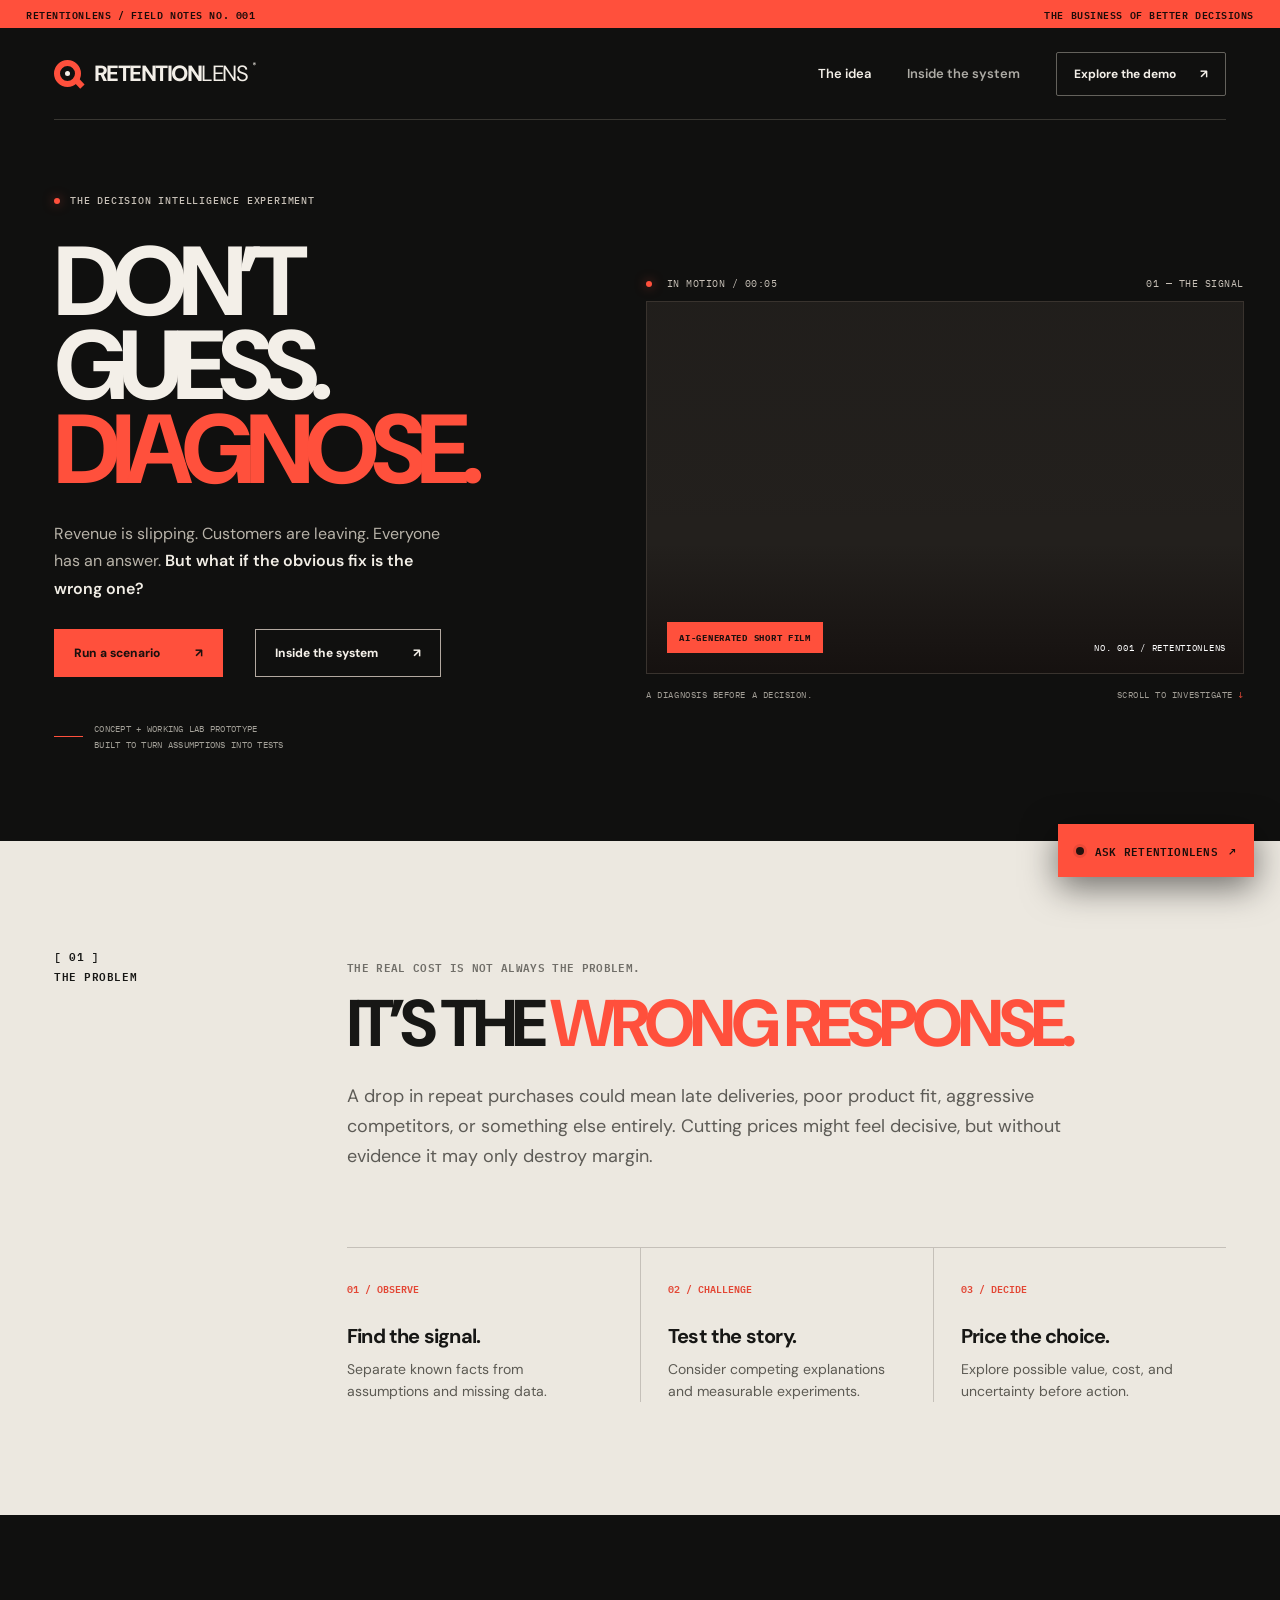
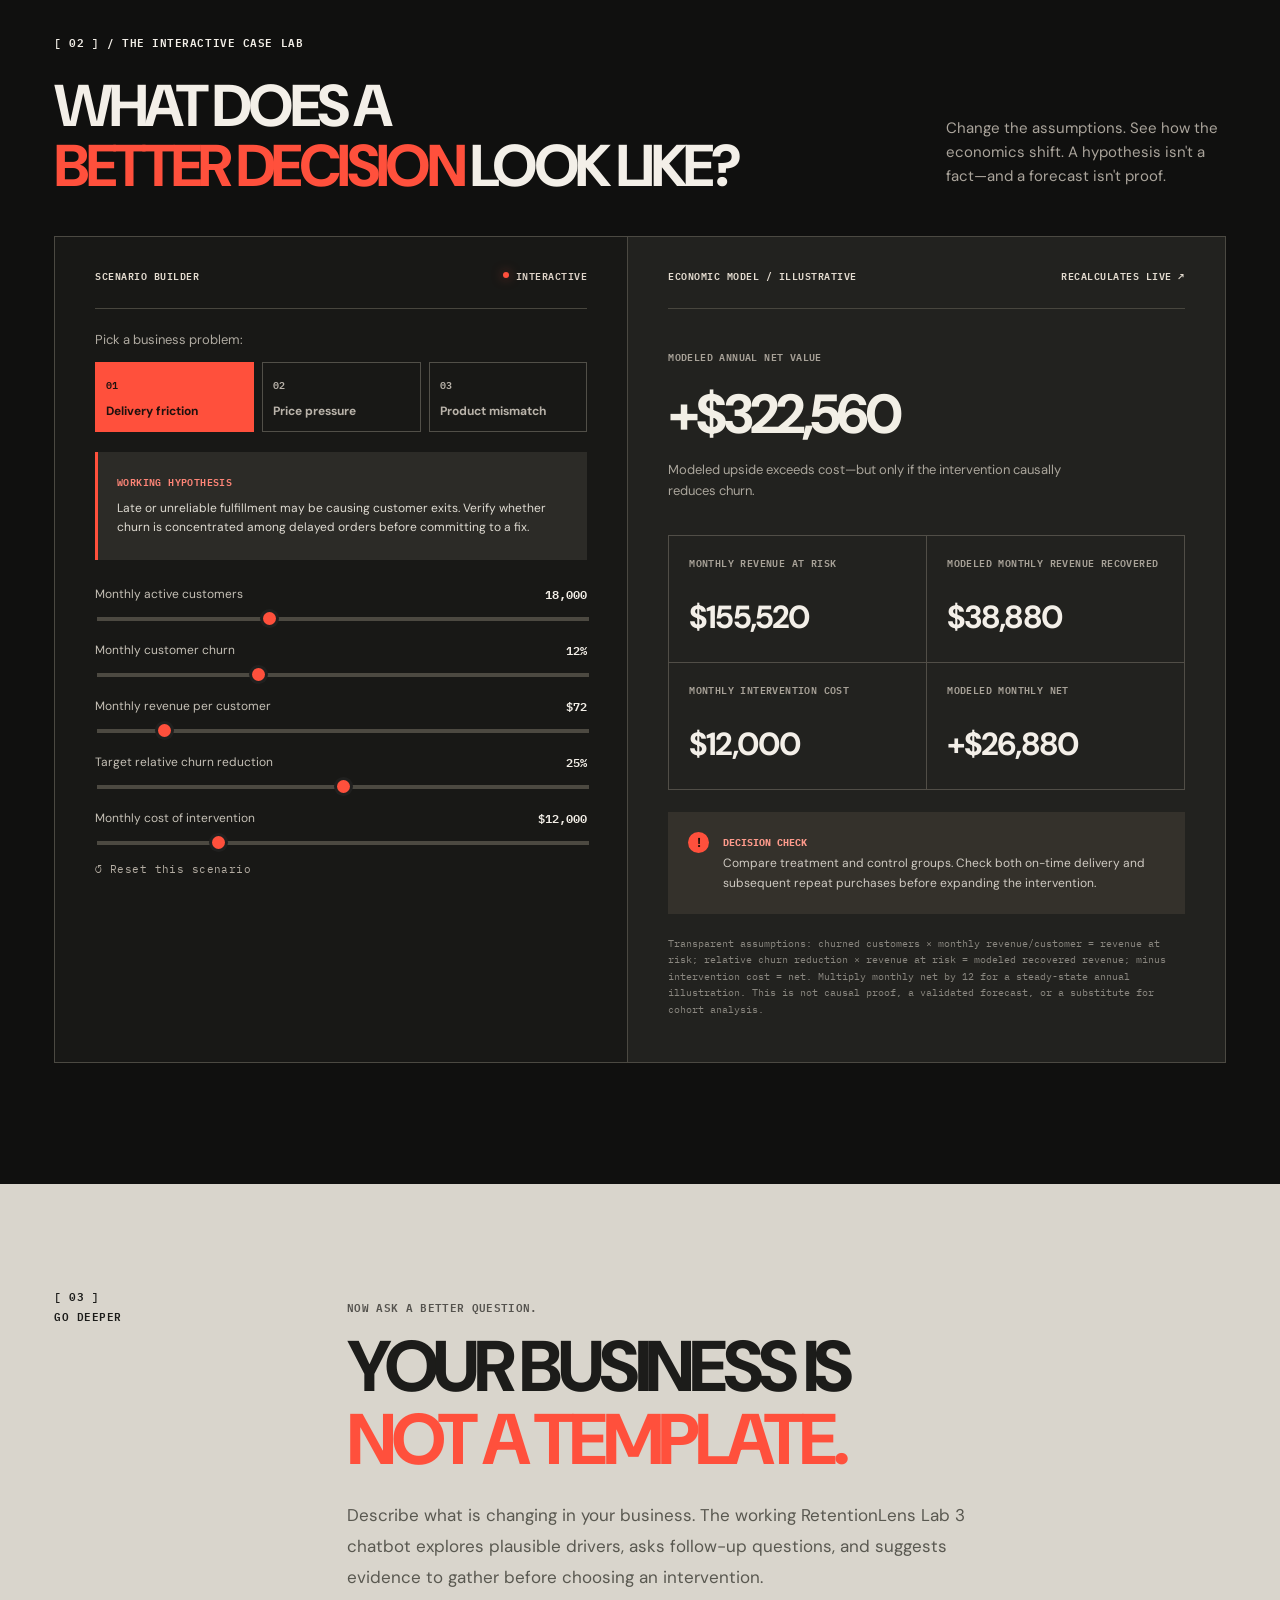
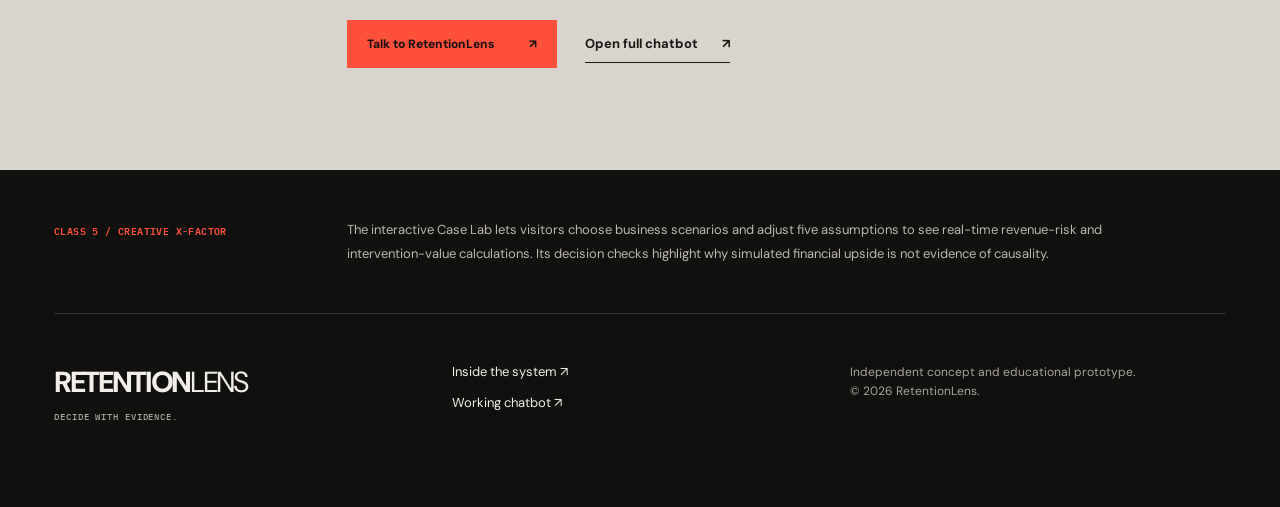
==== index.html @ 111342f2 "Add files via upload" ====
<!doctype html>
<html lang="en">
<head>
  <meta charset="utf-8">
  <meta name="viewport" content="width=device-width, initial-scale=1">
  <meta name="theme-color" content="#10100f">
  <meta name="description" content="RetentionLens is a business decision intelligence prototype that turns customer retention symptoms into testable hypotheses, economic trade-offs, and better decisions.">
  <meta property="og:title" content="RetentionLens — Stop guessing. Start diagnosing.">
  <meta property="og:description" content="A more disciplined way to understand business problems and test decisions before spending.">
  <meta property="og:image" content="assets/retentionlens-poster.jpg">
  <title>RetentionLens — Stop guessing. Start diagnosing.</title>
  <link rel="icon" href="assets/favicon.svg" type="image/svg+xml">
  <link rel="preconnect" href="https://fonts.googleapis.com">
  <link rel="preconnect" href="https://fonts.gstatic.com" crossorigin>
  <link href="https://fonts.googleapis.com/css2?family=DM+Sans:wght@400;500;600;700;800&family=IBM+Plex+Mono:wght@400;500;600&display=swap" rel="stylesheet">
  <link rel="stylesheet" href="style.css">
  <script defer src="app.js"></script>
</head>
<body class="page-home">
  <div class="top-strip"><span>RETENTIONLENS / FIELD NOTES NO. 001</span><span>THE BUSINESS OF BETTER DECISIONS</span></div>
  <header class="site-header wrap">
    <a class="brand" href="index.html" aria-label="RetentionLens home"><span class="brand-mark" aria-hidden="true"><span></span></span><span>RETENTION<span class="brand-light">LENS</span><sup>®</sup></span></a>
    <nav class="main-nav" aria-label="Main navigation">
      <a class="nav-link active" href="index.html">The idea</a>
      <a class="nav-link" href="about.html">Inside the system</a>
      <a class="nav-action" href="#case-lab">Explore the demo <span aria-hidden="true">↗</span></a>
    </nav>
  </header>
  <main>
    <section class="hero wrap" aria-labelledby="hero-heading">
      <div class="hero-copy">
        <div class="eyebrow"><span class="signal-dot"></span> THE DECISION INTELLIGENCE EXPERIMENT</div>
        <h1 id="hero-heading">DON’T<br>GUESS.<br><span>DIAGNOSE.</span></h1>
        <p class="hero-sub">Revenue is slipping. Customers are leaving. Everyone has an answer. <strong>But what if the obvious fix is the wrong one?</strong></p>
        <div class="hero-actions">
          <a class="btn btn-accent" href="#case-lab">Run a scenario <span>↗</span></a>
          <a class="btn btn-outline" href="about.html">Inside the system <span>↗</span></a>
        </div>
        <div class="hero-foot"><span class="tiny-rule"></span><span>CONCEPT + WORKING LAB PROTOTYPE<br>BUILT TO TURN ASSUMPTIONS INTO TESTS</span></div>
      </div>
      <div class="hero-visual">
        <div class="video-header"><span><i class="live-indicator"></i> IN MOTION / 00:05</span><span>01 — THE SIGNAL</span></div>
        <div class="video-frame">
          <video class="hero-video" autoplay muted loop playsinline webkit-playsinline preload="auto" poster="assets/retentionlens-poster.jpg" aria-label="AI-generated animation of warehouse operations and a diagnostic scan">
            <source src="assets/retentionlens-film.mp4" type="video/mp4">
            <source src="assets/retentionlens-animation.gif" type="image/gif">
            Your browser does not support HTML5 video.
          </video>
          <div class="video-gradient" aria-hidden="true"></div>
          <span class="film-tag">AI-GENERATED SHORT FILM</span>
          <span class="film-counter">NO. 001 / RETENTIONLENS</span>
        </div>
        <div class="video-caption"><span>A DIAGNOSIS BEFORE A DECISION.</span><span>SCROLL TO INVESTIGATE <span aria-hidden="true">↓</span></span></div>
      </div>
    </section>

    <section class="thesis-section" aria-labelledby="thesis-title">
      <div class="wrap thesis-layout">
        <div class="section-id">[ 01 ]<br>THE PROBLEM</div>
        <div class="thesis-content">
          <p class="kicker">THE REAL COST IS NOT ALWAYS THE PROBLEM.</p>
          <h2 id="thesis-title">IT’S THE <em>WRONG RESPONSE.</em></h2>
          <p class="thesis-description">A drop in repeat purchases could mean late deliveries, poor product fit, aggressive competitors, or something else entirely. Cutting prices might feel decisive, but without evidence it may only destroy margin.</p>
          <div class="three-steps">
            <article><span class="step-num">01 / OBSERVE</span><h3>Find the signal.</h3><p>Separate known facts from assumptions and missing data.</p></article>
            <article><span class="step-num">02 / CHALLENGE</span><h3>Test the story.</h3><p>Consider competing explanations and measurable experiments.</p></article>
            <article><span class="step-num">03 / DECIDE</span><h3>Price the choice.</h3><p>Explore possible value, cost, and uncertainty before action.</p></article>
          </div>
        </div>
      </div>
    </section>

    <section class="case-section wrap" id="case-lab" aria-labelledby="case-title">
      <div class="case-heading">
        <div><div class="section-id in-flow">[ 02 ] / THE INTERACTIVE CASE LAB</div><h2 id="case-title">WHAT DOES A<br><em>BETTER DECISION</em> LOOK LIKE?</h2></div>
        <p>Change the assumptions. See how the economics shift. A hypothesis isn't a fact—and a forecast isn't proof.</p>
      </div>
      <div class="case-lab">
        <div class="lab-controls">
          <div class="lab-bar"><span>SCENARIO BUILDER</span><span class="lab-live"><span class="live-indicator"></span> INTERACTIVE</span></div>
          <p class="lab-instruction">Pick a business problem:</p>
          <div class="scenario-tabs" role="group" aria-label="Choose business scenario">
            <button type="button" class="scenario-tab selected" data-scenario="delivery" aria-pressed="true">01 <span>Delivery friction</span></button>
            <button type="button" class="scenario-tab" data-scenario="price" aria-pressed="false">02 <span>Price pressure</span></button>
            <button type="button" class="scenario-tab" data-scenario="product" aria-pressed="false">03 <span>Product mismatch</span></button>
          </div>
          <div class="diagnosis" aria-live="polite"><span class="micro-label">WORKING HYPOTHESIS</span><p id="hypothesis-text">Late or unreliable fulfillment may be causing customer exits. Verify whether churn is concentrated among delayed orders before committing to a fix.</p></div>
          <div class="control-stack">
            <label class="range-control" for="customers"><span>Monthly active customers</span><output id="customers-value" for="customers">18,000</output><input id="customers" type="range" min="1000" max="50000" step="1000" value="18000"></label>
            <label class="range-control" for="churn"><span>Monthly customer churn</span><output id="churn-value" for="churn">12%</output><input id="churn" type="range" min="1" max="35" step="1" value="12"></label>
            <label class="range-control" for="revenue"><span>Monthly revenue per customer</span><output id="revenue-value" for="revenue">$72</output><input id="revenue" type="range" min="10" max="500" step="2" value="72"></label>
            <label class="range-control" for="improvement"><span>Target relative churn reduction</span><output id="improvement-value" for="improvement">25%</output><input id="improvement" type="range" min="0" max="50" step="1" value="25"></label>
            <label class="range-control" for="cost"><span>Monthly cost of intervention</span><output id="cost-value" for="cost">$12,000</output><input id="cost" type="range" min="0" max="50000" step="500" value="12000"></label>
          </div>
          <button class="reset-button" type="button" id="reset-scenario">↺ Reset this scenario</button>
        </div>
        <div class="lab-results">
          <div class="lab-bar invert"><span>ECONOMIC MODEL / ILLUSTRATIVE</span><span>RECALCULATES LIVE <span aria-hidden="true">↗</span></span></div>
          <div class="result-primary"><span class="micro-label">MODELED ANNUAL NET VALUE</span><strong id="net-value" aria-live="polite">+$322,560</strong><p id="verdict">Potentially attractive economics—but only if the intervention causally reduces churn.</p></div>
          <div class="result-grid"><div><span class="micro-label">MONTHLY REVENUE AT RISK</span><strong id="at-risk">$155,520</strong></div><div><span class="micro-label">MODELED MONTHLY REVENUE RECOVERED</span><strong id="recovered">$38,880</strong></div><div><span class="micro-label">MONTHLY INTERVENTION COST</span><strong id="cost-result">$12,000</strong></div><div><span class="micro-label">MODELED MONTHLY NET</span><strong id="net-monthly">+$26,880</strong></div></div>
          <div class="decision-note"><span class="decision-icon">!</span><p><b>DECISION CHECK</b><br><span id="decision-check">Do not roll out based on this calculator. First compare treatment and control groups, then measure repeat purchase and delivery performance.</span></p></div>
          <p class="model-note">Transparent assumptions: churned customers × monthly revenue/customer = revenue at risk; relative churn reduction × revenue at risk = modeled recovered revenue; minus intervention cost = net. Multiply monthly net by 12 for a steady-state annual illustration. This is not causal proof, a validated forecast, or a substitute for cohort analysis.</p>
        </div>
      </div>
    </section>

    <section class="conversation-section">
      <div class="wrap conversation-grid"><div class="section-id">[ 03 ]<br>GO DEEPER</div><div><p class="kicker">NOW ASK A BETTER QUESTION.</p><h2>YOUR BUSINESS IS<br><em>NOT A TEMPLATE.</em></h2><p>Describe what is changing in your business. The working RetentionLens Lab 3 chatbot explores plausible drivers, asks follow-up questions, and suggests evidence to gather before choosing an intervention.</p><div class="conversation-actions"><button class="btn btn-accent" type="button" data-open-chat>Talk to RetentionLens <span>↗</span></button><a class="text-button" target="_blank" rel="noopener noreferrer" href="https://share.chatling.ai/s/cf9R9Zi2D7esy25">Open full chatbot <span>↗</span></a></div></div></div>
    </section>

    <section class="x-factor-footer wrap" aria-labelledby="xfactor-title"><span class="micro-label" id="xfactor-title">CLASS 5 / CREATIVE X-FACTOR</span><p>The interactive Case Lab lets visitors choose business scenarios and adjust five assumptions to see real-time revenue-risk and intervention-value calculations. Its decision checks highlight why simulated financial upside is not evidence of causality.</p></section>
  </main>
  <footer class="site-footer"><div class="wrap footer-row"><div class="footer-brand">RETENTION<span>LENS</span><small>DECIDE WITH EVIDENCE.</small></div><div><a href="about.html">Inside the system ↗</a><a href="https://share.chatling.ai/s/cf9R9Zi2D7esy25" target="_blank" rel="noopener noreferrer">Working chatbot ↗</a></div><p>Independent concept and educational prototype.<br>© 2026 RetentionLens.</p></div></footer>
  <button class="chat-fab" type="button" data-open-chat aria-label="Open RetentionLens chatbot"><span class="chat-fab-dot"></span> ASK RETENTIONLENS <span aria-hidden="true">↗</span></button>
  <dialog class="chat-dialog" id="chat-dialog" aria-label="RetentionLens chatbot"><div class="chat-dialog-bar"><div><span class="chat-fab-dot"></span><strong>RETENTIONLENS / LIVE CHATBOT</strong></div><button type="button" class="chat-close" data-close-chat aria-label="Close chatbot">×</button></div><div class="chat-dialog-body"><iframe title="RetentionLens Chatling chatbot" loading="lazy" src="https://share.chatling.ai/s/cf9R9Zi2D7esy25" referrerpolicy="strict-origin-when-cross-origin"></iframe></div><div class="chat-dialog-footer"><span>Having trouble loading the embedded chat?</span><a href="https://share.chatling.ai/s/cf9R9Zi2D7esy25" target="_blank" rel="noopener noreferrer">Open live chat ↗</a></div></dialog>
  <!-- For guaranteed in-page Chatling widget integration, paste YOUR Chatling → Deploy → Website Widget script here and in about.html. See README.md. -->
</body>
</html>
---- style.css ----
:root{--bg:#10100f;--fg:#f3efe8;--muted:#a9a59e;--accent:#ff503c;--paper:#ece8e0;--ink:#171715;--rule:#383834;--mono:'IBM Plex Mono',Consolas,monospace;--sans:'DM Sans',Arial,Helvetica,sans-serif;scroll-behavior:smooth}
*{box-sizing:border-box}html{scroll-padding-top:80px}body{margin:0;background:var(--bg);color:var(--fg);font-family:var(--sans);-webkit-font-smoothing:antialiased}a{color:inherit;text-decoration:none}button,input{font:inherit}button{cursor:pointer}button:focus-visible,a:focus-visible,input:focus-visible{outline:3px solid #ff9c8d;outline-offset:3px}::selection{background:var(--accent);color:#000}.wrap{max-width:1472px;width:calc(100% - 108px);margin-inline:auto}.top-strip{height:28px;display:flex;align-items:center;justify-content:space-between;background:var(--accent);color:#1c0b09;padding:0 26px;font:600 10px var(--mono);letter-spacing:.055em}.site-header{height:92px;display:flex;align-items:center;justify-content:space-between;border-bottom:1px solid #393732}.brand{display:flex;align-items:center;gap:13px;font-size:22px;font-weight:800;letter-spacing:-.07em}.brand-light{font-weight:400}.brand sup{font:600 8px var(--mono);vertical-align:top;letter-spacing:0;margin-left:5px}.brand-mark{height:27px;width:27px;border:6px solid var(--accent);border-radius:50%;position:relative;display:inline-block}.brand-mark::after{content:'';position:absolute;height:10px;width:6px;background:var(--accent);transform:rotate(-43deg);right:-7px;bottom:-7px}.brand-mark span{height:5px;width:5px;background:var(--fg);border-radius:50%;position:absolute;left:5px;top:5px}.main-nav{display:flex;gap:36px;align-items:center}.nav-link{font-size:13px;color:#adaba5;font-weight:600;transition:color .2s}.nav-link.active,.nav-link:hover{color:var(--fg)}.nav-action{padding:13px 17px;border:1px solid #64625c;color:var(--fg);font-size:12px;font-weight:700;border-radius:2px;transition:background .2s}.nav-action:hover{background:#292722}.nav-action span{margin-left:21px}.link-button{background:transparent;text-align:left}.eyebrow,.kicker,.section-id,.micro-label,.film-tag,.film-counter,.hero-foot,.video-header,.video-caption,.step-num,.lab-bar,.lab-live,.footer-brand small,.model-note,.reset-button,.scenario-tab,.chat-fab,.chat-dialog-bar,.chat-dialog-footer,.arch-label{font-family:var(--mono)}
.hero{display:grid;grid-template-columns:49% 51%;min-height:610px;padding-top:74px;padding-bottom:88px;gap:18px}.hero-copy{position:relative;min-width:0}.eyebrow{display:flex;align-items:center;gap:10px;font-size:10px;letter-spacing:.08em;color:#c7c0b7;font-weight:500}.signal-dot,.live-indicator{height:6px;width:6px;display:inline-block;border-radius:50%;background:var(--accent);box-shadow:0 0 11px #ff503c88}.hero h1{font-size:clamp(70px,7.65vw,137px);line-height:.86;letter-spacing:-.09em;margin:33px 0 27px;font-weight:800;max-width:765px}.hero h1 span{color:var(--accent)}.hero-sub{max-width:400px;color:#b8b3a9;font-size:16px;line-height:1.72;margin-bottom:27px}.hero-sub strong{color:#f2eee6;font-weight:600}.hero-actions{display:flex;align-items:center;gap:32px}.btn{font-size:12px;font-weight:800;display:inline-flex;align-items:center;justify-content:space-between;gap:35px;min-height:48px;padding:14px 19px;border-radius:0;border:1px solid transparent;transition:transform .2s,background .2s}.btn:hover{transform:translateY(-2px)}.btn-accent{background:var(--accent);color:#1b100e}.btn-accent:hover{background:#ff7665}.text-button{font-size:13px;font-weight:700;border:0;background:none;color:var(--fg);padding:10px 0;border-bottom:1px solid #a9a39c;display:inline-flex;align-items:center;gap:24px}.text-button:hover{color:var(--accent)}.hero-foot{display:flex;align-items:center;gap:11px;line-height:1.75;letter-spacing:.03em;font-size:9px;color:#a3a098;position:static;margin-top:44px}.tiny-rule{width:29px;height:1px;background:var(--accent)}.hero-visual{align-self:center;padding-top:30px;min-width:0}.video-header{display:flex;justify-content:space-between;align-items:center;letter-spacing:.05em;font-size:10px;color:#c7c0b7;margin-bottom:11px}.video-header .live-indicator{margin-right:8px}.video-frame{position:relative;aspect-ratio:16/10;overflow:hidden;background:#23201d;border:1px solid #39332e}.hero-video{width:100%;height:100%;display:block;object-fit:cover;filter:contrast(1.07) saturate(.9)}.video-gradient{position:absolute;inset:0;pointer-events:none;background:linear-gradient(0deg,#0f0a09aa,transparent 35%,#11111122)}.film-tag,.film-counter{position:absolute;bottom:20px;font-size:9px;letter-spacing:.08em;z-index:1}.film-tag{left:20px;background:var(--accent);padding:10px 12px;color:#1f100e;font-weight:700}.film-counter{right:17px;color:#fff}.video-caption{display:flex;align-items:center;justify-content:space-between;font-size:9px;letter-spacing:.06em;color:#a19d95;margin-top:15px}.video-caption span span{color:var(--accent)}
.thesis-section{background:var(--paper);color:var(--ink);padding:105px 0 113px}.thesis-layout{display:grid;grid-template-columns:25% 75%}.section-id{font-size:11px;letter-spacing:.05em;line-height:1.85;font-weight:600}.section-id.in-flow{margin-bottom:23px}.kicker{font-size:11px;font-weight:600;letter-spacing:.03em;color:#706e68}.thesis-content h2,.conversation-grid h2,.about-hero h1,.inside h2,.prototype-section h2,.case-heading h2{font-weight:800;letter-spacing:-.074em;line-height:1.02;margin:14px 0 24px}.thesis-content h2{font-size:clamp(45px,5.15vw,84px)}.thesis-content h2 em,.case-heading h2 em,.conversation-grid h2 em,.inside h2 em,.prototype-section h2 em{font-style:normal;color:var(--accent)}.thesis-description{font-size:18px;line-height:1.68;max-width:750px;color:#5d5b56}.three-steps{display:grid;grid-template-columns:repeat(3,1fr);margin-top:75px;border-top:1px solid #c5c0b9}.three-steps article{padding:29px 36px 0 0}.three-steps article+article{padding-left:27px;border-left:1px solid #c5c0b9}.step-num{font-size:10px;font-weight:600;color:#e34634}.three-steps h3{font-size:20px;letter-spacing:-.04em;margin:25px 0 9px}.three-steps p{color:#5c5a53;line-height:1.6;font-size:14px;margin:0;max-width:280px}
.case-section{padding-top:117px;padding-bottom:121px}.case-heading{display:flex;justify-content:space-between;gap:42px;align-items:flex-end;margin-bottom:40px}.case-heading h2{font-size:clamp(43px,4.6vw,74px);margin:0}.case-heading p{font-size:15px;line-height:1.6;color:#aaa49b;max-width:280px;margin-bottom:8px}.case-lab{display:grid;grid-template-columns:49% 51%;border:1px solid #4b4942;background:#181816}.lab-controls{padding:29px 40px 34px;border-right:1px solid #4b4942}.lab-results{padding:29px 40px 34px;background:#22221f}.lab-bar{display:flex;justify-content:space-between;align-items:center;gap:10px;font-size:10px;font-weight:600;letter-spacing:.05em;color:#e4dcd0;padding-bottom:24px;border-bottom:1px solid #48463e}.lab-live{font-size:10px;display:flex;gap:7px;align-items:center;color:#dfd4c9}.lab-instruction{color:#afaaa1;font-size:13px;margin:22px 0 14px}.scenario-tabs{display:grid;grid-template-columns:repeat(3,1fr);gap:8px}.scenario-tab{color:#b9b3aa;border:1px solid #514f48;background:transparent;text-align:left;padding:12px 10px;font-size:10px;transition:.15s;font-weight:600}.scenario-tab span{display:block;margin-top:10px;font-family:var(--sans);font-weight:700;font-size:12px}.scenario-tab.selected{background:var(--accent);border-color:var(--accent);color:#1f110e}.diagnosis{background:#2c2b27;padding:18px 19px;margin:20px 0 24px;border-left:3px solid var(--accent);min-height:108px}.micro-label{letter-spacing:.04em;font-size:10px;font-weight:600;color:#a8a298}.diagnosis .micro-label{color:#fe8577}.diagnosis p{color:#dfdbd2;font-size:12px;line-height:1.6;margin:8px 0 0}.control-stack{display:grid;gap:17px}.range-control{display:grid;grid-template-columns:1fr auto;gap:11px;align-items:center}.range-control>span{font-size:12px;color:#c5c0b6}.range-control output{font-family:var(--mono);font-size:12px;font-weight:600}.range-control input{grid-column:1/-1;width:100%;height:4px;appearance:none;background:#4c4941;accent-color:var(--accent);cursor:ew-resize}.range-control input::-webkit-slider-thumb{appearance:none;background:var(--accent);width:13px;height:13px;border-radius:50%;box-shadow:0 0 0 3px #20201f}.range-control input::-moz-range-thumb{background:var(--accent);width:13px;height:13px;border:0;border-radius:50%}.reset-button{color:#b3aca2;border:0;background:transparent;font-size:11px;letter-spacing:.04em;padding:15px 0 0}.reset-button:hover{color:var(--accent)}.result-primary{margin:36px 0 34px}.result-primary strong{display:block;font-size:clamp(42px,4.3vw,74px);letter-spacing:-.075em;font-weight:800;line-height:1.2;color:#fff;margin:15px 0 5px;font-variant-numeric:tabular-nums}.result-primary strong.negative{color:#ff7b69}.result-primary strong.positive{color:#f2efe6}.result-primary p{font-size:13px;color:#aba69c;line-height:1.6;max-width:410px}.result-grid{display:grid;grid-template-columns:1fr 1fr;border-top:1px solid #514e47;border-left:1px solid #514e47}.result-grid>div{min-height:127px;padding:19px 12px 18px 20px;border-right:1px solid #514e47;border-bottom:1px solid #514e47}.result-grid .micro-label{display:block;line-height:1.5;min-height:29px}.result-grid strong{font-size:clamp(22px,2.5vw,37px);letter-spacing:-.06em;font-weight:700;display:block;margin-top:12px;font-variant-numeric:tabular-nums}.decision-note{display:flex;gap:14px;align-items:flex-start;margin-top:22px;padding:20px;background:#34312b}.decision-icon{color:#211008;background:var(--accent);width:21px;min-width:21px;height:21px;border-radius:50%;display:grid;place-items:center;font-size:13px;font-weight:800}.decision-note p{margin:0;color:#cfcac2;font-size:12px;line-height:1.7}.decision-note b{font-family:var(--mono);font-size:10px;color:#ff9b8c}.model-note{font-size:10px;color:#89867f;line-height:1.65;margin-top:22px}
.conversation-section{background:#d9d5cc;color:#1c1c1a;padding:102px 0}.conversation-grid{display:grid;grid-template-columns:25% 75%}.conversation-grid h2{font-size:clamp(48px,5.6vw,93px)}.conversation-grid>div:last-child>p:not(.kicker){max-width:670px;color:#595850;font-size:17px;line-height:1.8}.conversation-grid .kicker{color:#55534e}.conversation-actions{display:flex;align-items:center;gap:28px;margin-top:28px}.conversation-grid .text-button{color:#171714;border-color:#171714}.x-factor-footer{display:grid;grid-template-columns:25% 75%;gap:0;padding-top:48px;padding-bottom:48px;border-bottom:1px solid var(--rule)}.x-factor-footer .micro-label{color:var(--accent);padding-top:3px}.x-factor-footer p{max-width:800px;font-size:13px;color:#bdb7ad;line-height:1.8;margin:0}.site-footer{padding:49px 0 85px}.footer-row{display:grid;grid-template-columns:1fr 1fr 1fr;gap:22px}.footer-brand{font-size:29px;letter-spacing:-.08em;font-weight:800}.footer-brand>span{font-weight:400}.footer-brand small{font-size:9px;display:block;font-weight:500;letter-spacing:.1em;color:#aaa49a;margin-top:10px}.footer-row>div:nth-child(2){display:flex;flex-direction:column;align-items:flex-start;gap:14px;font-size:13px}.footer-row a:hover{color:var(--accent)}.footer-row>p{color:#aaa49a;font-size:12px;line-height:1.6;margin:0}
.chat-fab{position:fixed;z-index:11;bottom:23px;right:26px;background:var(--accent);border:0;color:#190e0b;font-size:11px;font-weight:600;letter-spacing:.02em;display:flex;gap:11px;align-items:center;padding:17px 18px;box-shadow:0 10px 35px #0008;transition:transform .2s}.chat-fab:hover{transform:translateY(-3px)}.chat-fab-dot{background:#24120e;width:8px;height:8px;border-radius:50%;display:inline-block;box-shadow:0 0 0 3px #200b0b16}.chat-dialog{position:fixed;right:22px;bottom:82px;top:auto;left:auto;margin:0;border:1px solid #4a4842;padding:0;background:#f7f6f3;color:#151512;width:min(460px,calc(100vw - 32px));height:min(690px,calc(100dvh - 120px));box-shadow:0 25px 80px #000b;max-width:none;max-height:none}.chat-dialog::backdrop{background:#0007}.chat-dialog-bar{display:flex;align-items:center;justify-content:space-between;padding:18px;background:#171714;color:#f5f0e6;font-size:11px;letter-spacing:.04em}.chat-dialog-bar>div{display:flex;align-items:center;gap:9px}.chat-dialog-bar .chat-fab-dot{background:var(--accent)}.chat-close{border:0;background:transparent;color:white;font-size:25px;line-height:1}.chat-dialog-body{height:calc(100% - 110px)}.chat-dialog iframe{width:100%;height:100%;border:0;background:#fff}.chat-dialog-footer{min-height:48px;display:flex;justify-content:space-between;align-items:center;padding:10px 15px;background:#ecebe7;gap:10px;font-size:9px}.chat-dialog-footer span{color:#54514b}.chat-dialog-footer a{color:#b12b18;font-weight:700;text-decoration:underline;white-space:nowrap}
/* Secondary page */
.about-hero{padding:112px 0 107px}.about-hero h1{font-size:clamp(72px,10.5vw,172px);letter-spacing:-.09em;line-height:.85;margin:31px 0 72px}.about-hero h1 span{color:var(--accent)}.about-lede{display:flex;align-items:stretch;gap:34px;max-width:850px;margin-left:auto}.thin-vertical{background:var(--accent);width:3px;flex-shrink:0}.about-lede p{font-size:clamp(18px,2vw,27px);letter-spacing:-.025em;line-height:1.5;margin:0;color:#cac5bb}.about-contrast{background:var(--paper);color:var(--ink);padding:78px 0 85px}.contrast-grid{display:grid;grid-template-columns:1fr 1fr;gap:65px}.contrast-grid>div+div{border-left:1px solid #c1bbb1;padding-left:65px}.contrast-grid h2{font-weight:800;font-size:clamp(32px,3.25vw,50px);letter-spacing:-.06em;line-height:1.12}.contrast-grid h2 i{font-style:normal;color:var(--accent)}.contrast-grid .micro-label{color:#716d64}.inside{padding-top:118px;padding-bottom:130px}.inside-heading{display:grid;grid-template-columns:1fr 1fr;gap:30px;margin-bottom:45px}.inside-heading>.section-id{grid-column:1/-1;margin-bottom:0}.inside h2{font-size:clamp(47px,5.3vw,86px);margin:0}.inside-heading>p{max-width:410px;color:#b6afa6;line-height:1.7;font-size:16px;align-self:end}.architecture-grid{border-top:1px solid #48453e}.architecture-item{display:grid;grid-template-columns:15% 1fr 14%;gap:10px;align-items:start;padding:38px 0;border-bottom:1px solid #48453e}.arch-no{color:var(--accent);font-size:45px;font-weight:800;letter-spacing:-.08em}.architecture-item h3{font-weight:700;font-size:20px;letter-spacing:-.04em;margin:5px 0 12px}.architecture-item p{max-width:640px;font-size:15px;line-height:1.8;color:#aaa39a;margin:0}.arch-label{font-size:10px;color:#b7afa5;justify-self:end;margin-top:13px}.prototype-section{background:#dfd9d0;color:#191815;padding:105px 0}.prototype-grid{display:grid;grid-template-columns:48% 52%;gap:20px}.prototype-section h2{font-size:clamp(52px,6vw,93px)}.prototype-grid>div:last-child{padding-top:33px;padding-right:20px}.prototype-grid>div:last-child>p{color:#5b564f;line-height:1.85;font-size:15px;margin:0 0 22px}.prototype-grid>div:last-child>p b{color:#211e19}.prototype-actions{display:flex;align-items:center;gap:30px;margin-top:30px}.prototype-actions .text-button{color:#171714;border-color:#171714}.about-last{padding-top:114px;padding-bottom:139px}.about-last .micro-label{color:var(--accent)}.about-last h2{font-size:clamp(35px,4vw,63px);font-weight:700;letter-spacing:-.06em;max-width:1000px;line-height:1.13}.about-last p{color:#aba59c;max-width:700px;line-height:1.7;margin-bottom:30px}.btn-outline{background:transparent;color:var(--fg);border-color:#b3a9a0}
@media(max-width:1150px){.wrap{width:calc(100% - 68px)}.hero{grid-template-columns:52% 48%;padding-top:72px;min-height:540px}.hero h1{font-size:clamp(65px,7.5vw,110px)}.lab-controls,.lab-results{padding:25px}.scenario-tab span{font-size:11px}.result-primary strong{font-size:49px}}
@media(max-width:850px){.wrap{width:calc(100% - 40px)}.main-nav{gap:15px}.nav-action{padding:10px}.hero{display:flex;flex-direction:column;gap:42px;padding-top:64px;padding-bottom:78px}.hero h1{font-size:clamp(75px,12vw,130px)}.hero-foot{position:static;margin-top:30px}.hero-visual{padding-top:0;width:100%}.thesis-layout,.conversation-grid{grid-template-columns:1fr;gap:30px}.thesis-section{padding:75px 0}.case-heading{align-items:start}.case-lab{grid-template-columns:1fr}.lab-controls{border-right:0;border-bottom:1px solid #4b4942}.lab-controls,.lab-results{padding:30px}.x-factor-footer{grid-template-columns:1fr;gap:12px}.about-hero{padding:70px 0}.about-hero h1{font-size:clamp(76px,11vw,128px)}.inside-heading{grid-template-columns:1fr}.inside-heading>p{max-width:620px}.prototype-grid{grid-template-columns:1fr}.prototype-grid>div:last-child{padding:0}.architecture-item{grid-template-columns:14% 1fr 16%}}
@media(max-width:580px){.top-strip{height:26px;padding:0 12px;font-size:8px}.top-strip span:nth-child(2){display:none}.wrap{width:calc(100% - 32px)}.site-header{height:74px}.brand{font-size:18px;gap:9px}.brand-mark{height:23px;width:23px;border-width:5px}.brand-mark span{left:4px;top:4px}.main-nav{gap:15px}.nav-link{font-size:11px}.nav-link:first-child{display:none}.nav-action{display:none}.hero{padding-top:52px;gap:34px}.hero h1{font-size:clamp(62px,14.7vw,100px);margin-top:31px}.hero-sub{font-size:15px}.eyebrow{font-size:9px}.hero-actions{gap:22px}.btn{gap:15px;padding:13px 15px}.text-button{gap:10px}.video-frame{aspect-ratio:16/11}.video-caption{font-size:8px}.film-counter{display:none}.thesis-content h2{font-size:clamp(47px,10vw,65px)}.thesis-description{font-size:16px}.three-steps{grid-template-columns:1fr;margin-top:45px}.three-steps article{padding:20px 0;border-bottom:1px solid #c5c0b9}.three-steps article+article{padding:20px 0;border-left:0}.three-steps h3{margin:12px 0}.case-section{padding:76px 0}.case-heading{display:block}.case-heading h2{font-size:clamp(39px,9.5vw,58px)}.case-heading p{margin:20px 0;max-width:100%}.lab-controls,.lab-results{padding:19px}.scenario-tabs{gap:5px}.scenario-tab{padding:10px 6px;font-size:9px}.scenario-tab span{font-size:10px}.result-primary strong{font-size:clamp(35px,10vw,50px)}.result-grid>div{padding:12px;min-height:115px}.result-grid strong{font-size:24px}.decision-note{padding:15px}.conversation-section{padding:70px 0}.conversation-grid h2{font-size:clamp(48px,11vw,70px)}.conversation-actions{gap:16px;flex-wrap:wrap}.footer-row{grid-template-columns:1fr;gap:28px}.site-footer{padding:44px 0 100px}.x-factor-footer{padding:40px 0}.chat-fab{bottom:12px;right:12px;padding:13px 15px;font-size:10px}.chat-dialog{right:8px;bottom:65px;width:calc(100vw - 16px);height:calc(100dvh - 95px)}.about-hero h1{font-size:clamp(54px,12.5vw,85px);margin-bottom:50px}.about-lede{gap:20px}.about-lede p{font-size:18px}.contrast-grid{grid-template-columns:1fr;gap:25px}.contrast-grid>div+div{padding:25px 0 0;border-left:0;border-top:1px solid #c1bbb1}.about-contrast{padding:67px 0}.inside{padding:78px 0}.inside h2{font-size:clamp(40px,9vw,63px)}.architecture-item{grid-template-columns:42px 1fr;gap:10px}.architecture-item .arch-no{font-size:33px}.arch-label{grid-column:2;justify-self:start}.architecture-item h3{font-size:18px}.architecture-item p{font-size:13px}.prototype-section{padding:73px 0}.prototype-section h2{font-size:62px}.prototype-actions{flex-wrap:wrap}.about-last{padding:90px 0 115px}.about-last h2{font-size:clamp(33px,8vw,55px)}}
@media(prefers-reduced-motion:reduce){html{scroll-behavior:auto}.btn,.nav-action,.chat-fab{transition:none}}
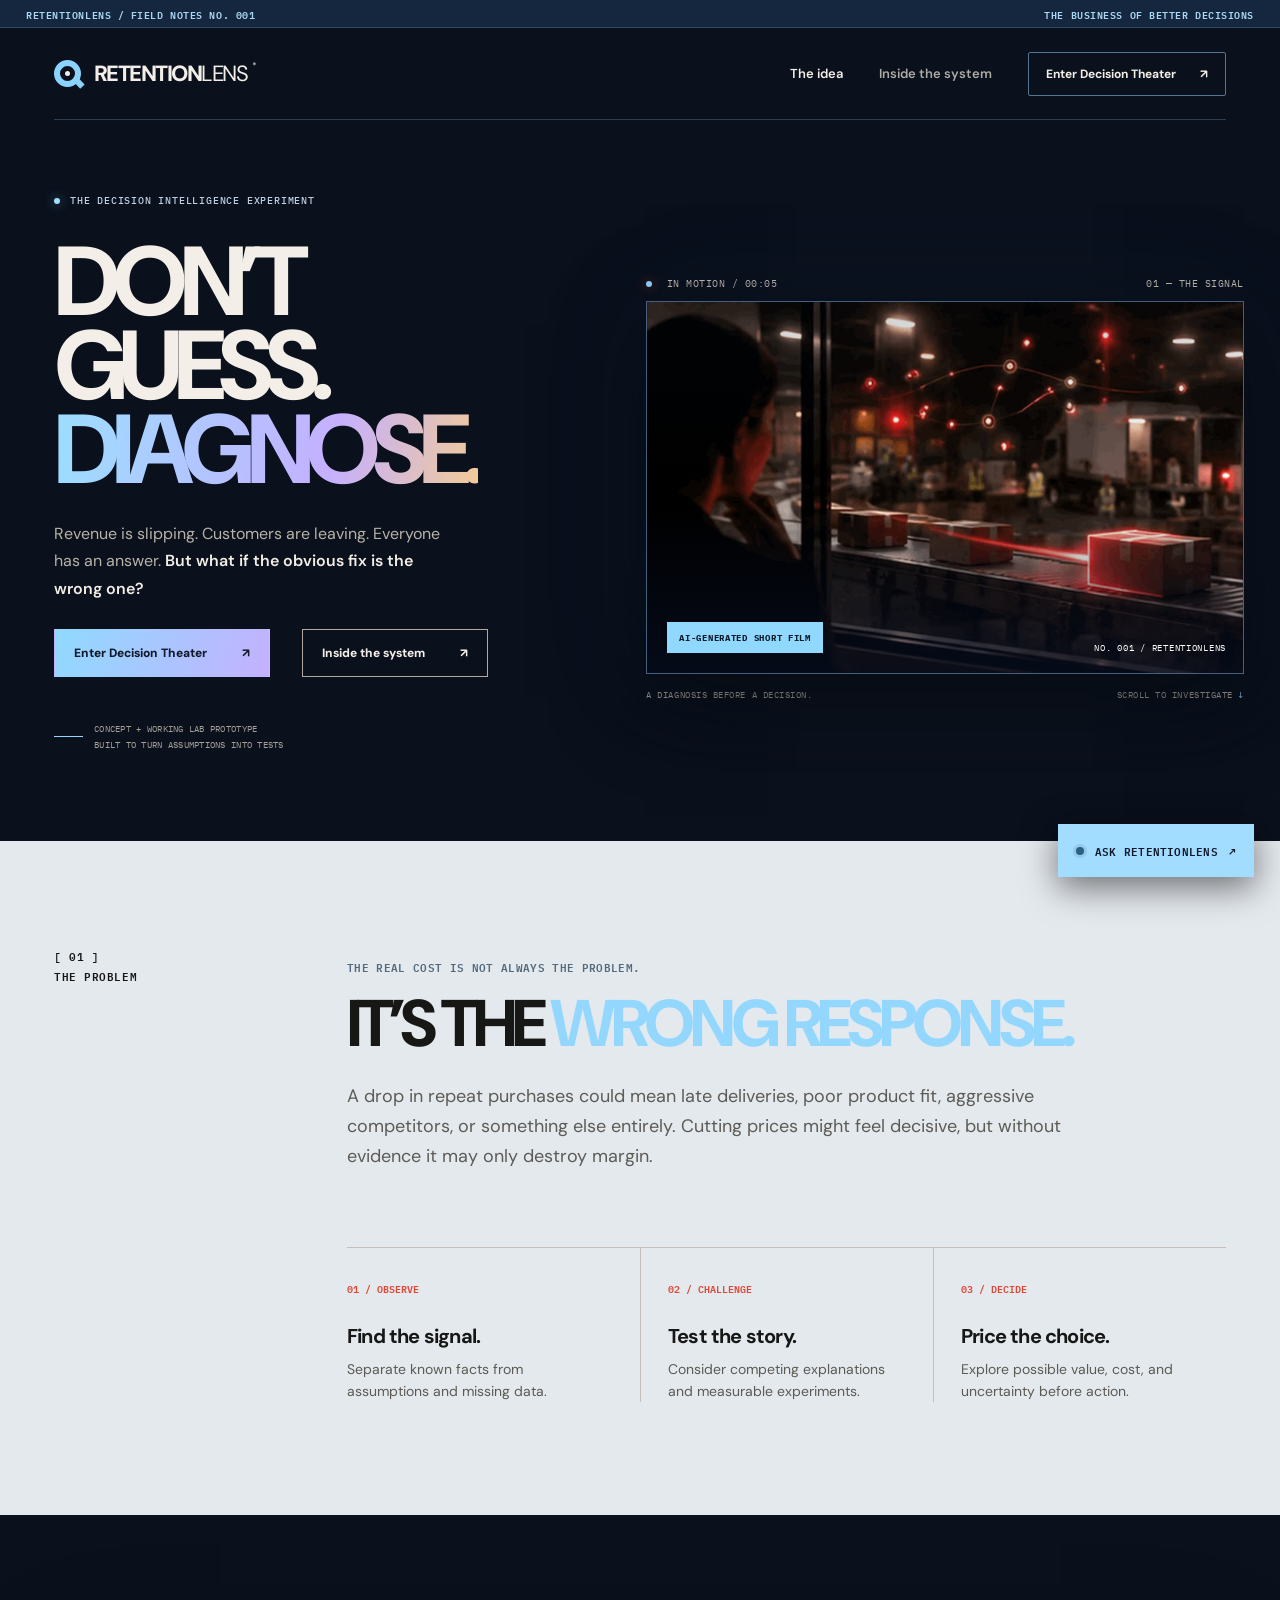
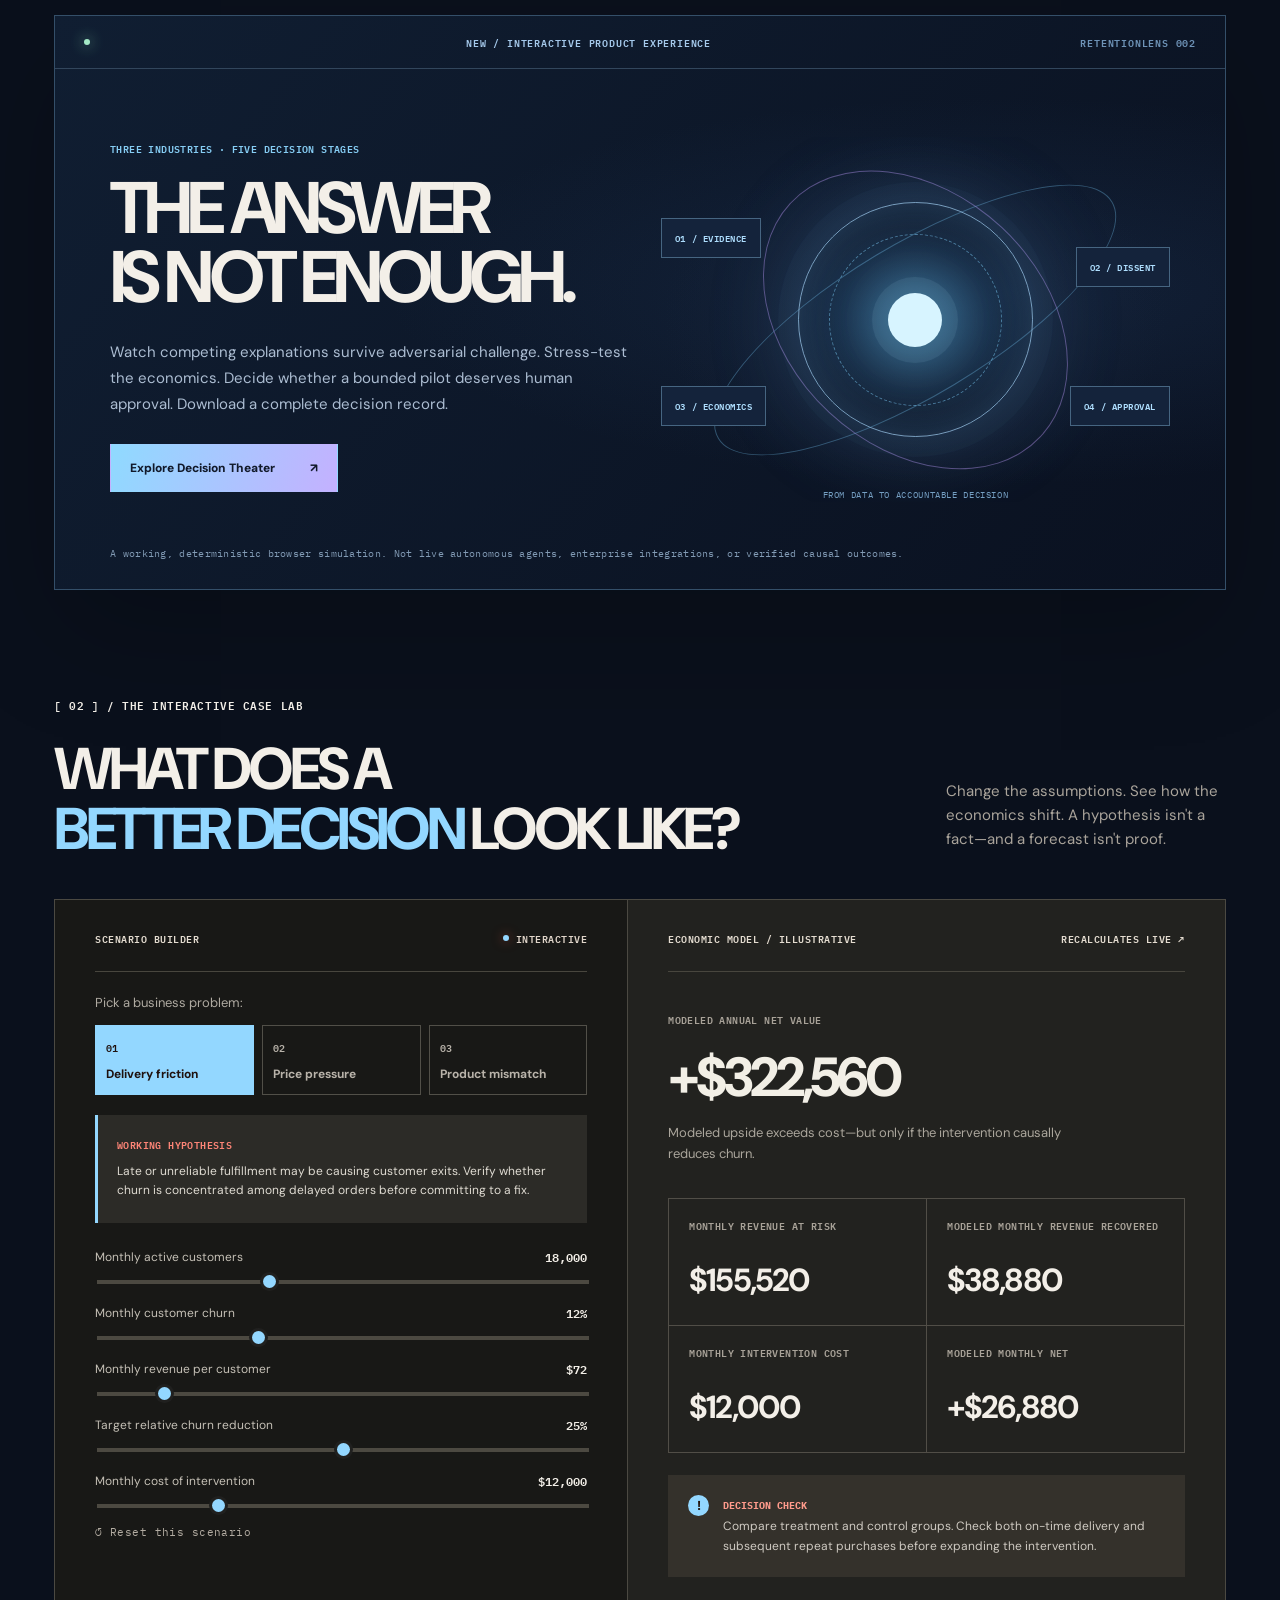
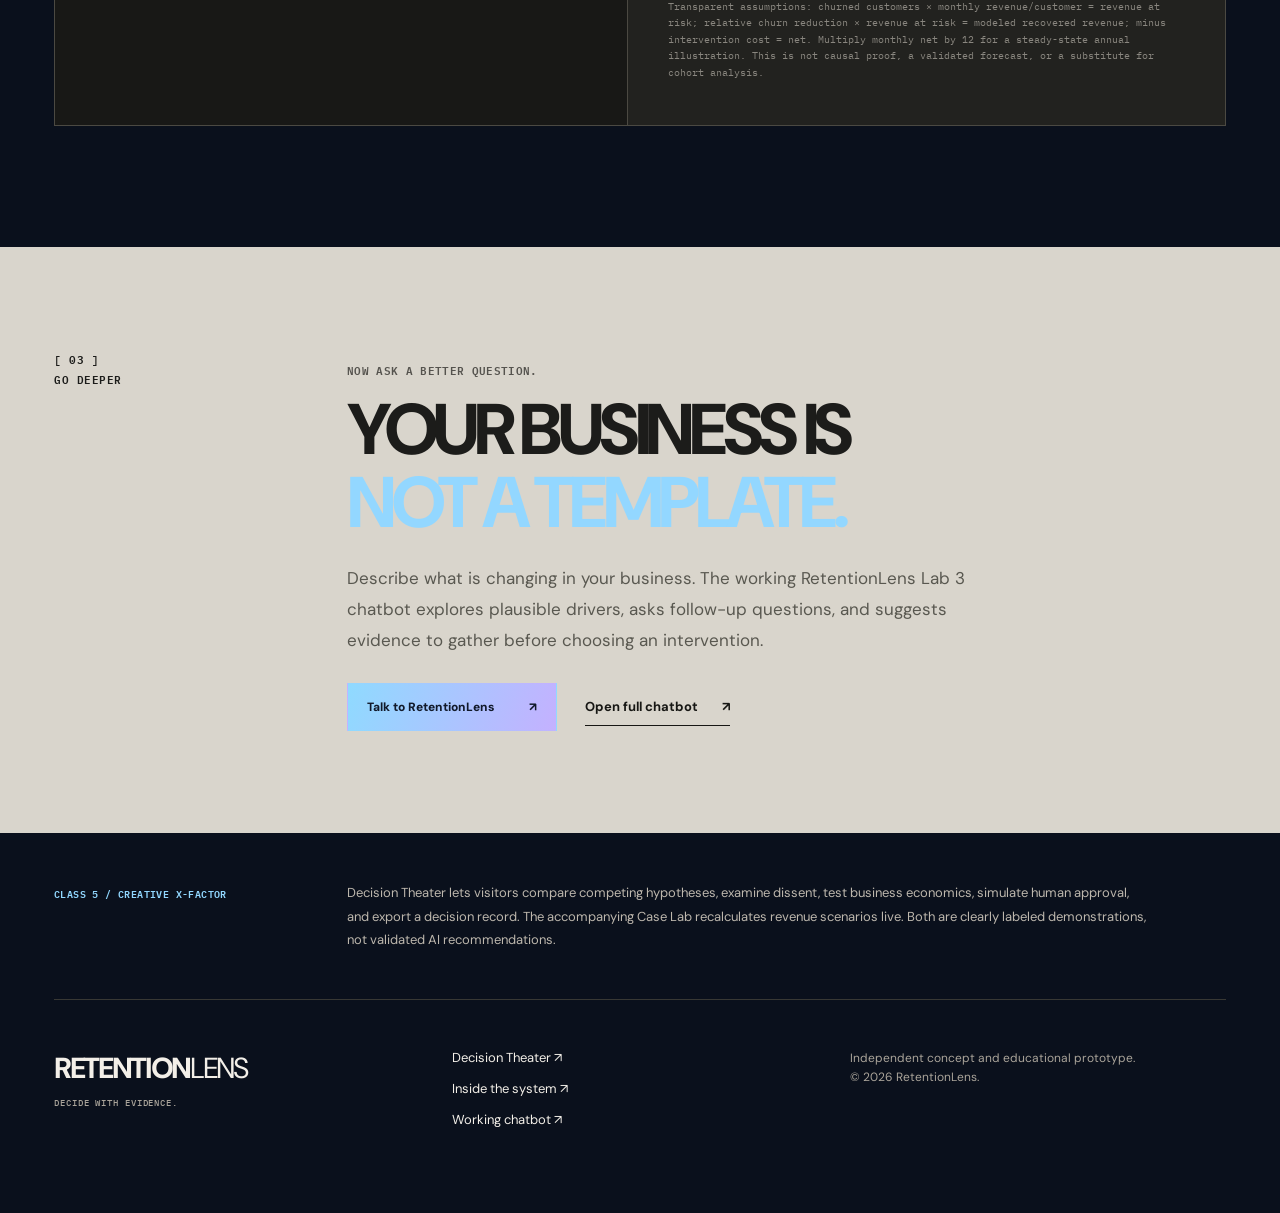
==== commit 7418adea: "Connect Decision Theater to RetentionLens website" ====
--- a/index.html
+++ b/index.html
@@ -13,7 +13,7 @@
   <link rel="preconnect" href="https://fonts.googleapis.com">
   <link rel="preconnect" href="https://fonts.gstatic.com" crossorigin>
   <link href="https://fonts.googleapis.com/css2?family=DM+Sans:wght@400;500;600;700;800&family=IBM+Plex+Mono:wght@400;500;600&display=swap" rel="stylesheet">
-  <link rel="stylesheet" href="style.css">
+  <link rel="stylesheet" href="style.css"><link rel="stylesheet" href="premium.css">
   <script defer src="app.js"></script>
 </head>
 <body class="page-home">
@@ -23,7 +23,7 @@
     <nav class="main-nav" aria-label="Main navigation">
       <a class="nav-link active" href="index.html">The idea</a>
       <a class="nav-link" href="about.html">Inside the system</a>
-      <a class="nav-action" href="#case-lab">Explore the demo <span aria-hidden="true">↗</span></a>
+      <a class="nav-action" href="theater.html">Enter Decision Theater <span aria-hidden="true">↗</span></a>
     </nav>
   </header>
   <main>
@@ -33,7 +33,7 @@
         <h1 id="hero-heading">DON’T<br>GUESS.<br><span>DIAGNOSE.</span></h1>
         <p class="hero-sub">Revenue is slipping. Customers are leaving. Everyone has an answer. <strong>But what if the obvious fix is the wrong one?</strong></p>
         <div class="hero-actions">
-          <a class="btn btn-accent" href="#case-lab">Run a scenario <span>↗</span></a>
+          <a class="btn btn-accent" href="theater.html">Enter Decision Theater <span>↗</span></a>
           <a class="btn btn-outline" href="about.html">Inside the system <span>↗</span></a>
         </div>
         <div class="hero-foot"><span class="tiny-rule"></span><span>CONCEPT + WORKING LAB PROTOTYPE<br>BUILT TO TURN ASSUMPTIONS INTO TESTS</span></div>
@@ -70,7 +70,15 @@
       </div>
     </section>
 
-    <section class="case-section wrap" id="case-lab" aria-labelledby="case-title">
+    <section class="theater-spotlight wrap" aria-label="Decision Theater live prototype">
+  <div class="spotlight-mark"><span class="spotlight-dot"></span> NEW / INTERACTIVE PRODUCT EXPERIENCE <span>RETENTIONLENS 002</span></div>
+  <div class="spotlight-inner">
+    <div><span class="micro-label">THREE INDUSTRIES · FIVE DECISION STAGES</span><h2>THE ANSWER<br>IS NOT ENOUGH.</h2><p>Watch competing explanations survive adversarial challenge. Stress-test the economics. Decide whether a bounded pilot deserves human approval. Download a complete decision record.</p><a class="btn btn-accent" href="theater.html">Explore Decision Theater <span>↗</span></a></div>
+    <div class="spotlight-visual" aria-hidden="true"><div class="spotlight-orbit"><div class="spotlight-core"></div></div><span class="spotlabel l1">01 / EVIDENCE</span><span class="spotlabel l2">02 / DISSENT</span><span class="spotlabel l3">03 / ECONOMICS</span><span class="spotlabel l4">04 / APPROVAL</span><span class="spotlight-foot">FROM DATA TO ACCOUNTABLE DECISION</span></div>
+  </div>
+  <p class="spotlight-caveat">A working, deterministic browser simulation. Not live autonomous agents, enterprise integrations, or verified causal outcomes.</p>
+</section>
+<section class="case-section wrap" id="case-lab" aria-labelledby="case-title">
       <div class="case-heading">
         <div><div class="section-id in-flow">[ 02 ] / THE INTERACTIVE CASE LAB</div><h2 id="case-title">WHAT DOES A<br><em>BETTER DECISION</em> LOOK LIKE?</h2></div>
         <p>Change the assumptions. See how the economics shift. A hypothesis isn't a fact—and a forecast isn't proof.</p>
@@ -108,9 +116,9 @@
       <div class="wrap conversation-grid"><div class="section-id">[ 03 ]<br>GO DEEPER</div><div><p class="kicker">NOW ASK A BETTER QUESTION.</p><h2>YOUR BUSINESS IS<br><em>NOT A TEMPLATE.</em></h2><p>Describe what is changing in your business. The working RetentionLens Lab 3 chatbot explores plausible drivers, asks follow-up questions, and suggests evidence to gather before choosing an intervention.</p><div class="conversation-actions"><button class="btn btn-accent" type="button" data-open-chat>Talk to RetentionLens <span>↗</span></button><a class="text-button" target="_blank" rel="noopener noreferrer" href="https://share.chatling.ai/s/cf9R9Zi2D7esy25">Open full chatbot <span>↗</span></a></div></div></div>
     </section>
 
-    <section class="x-factor-footer wrap" aria-labelledby="xfactor-title"><span class="micro-label" id="xfactor-title">CLASS 5 / CREATIVE X-FACTOR</span><p>The interactive Case Lab lets visitors choose business scenarios and adjust five assumptions to see real-time revenue-risk and intervention-value calculations. Its decision checks highlight why simulated financial upside is not evidence of causality.</p></section>
+    <section class="x-factor-footer wrap" aria-labelledby="xfactor-title"><span class="micro-label" id="xfactor-title">CLASS 5 / CREATIVE X-FACTOR</span><p>Decision Theater lets visitors compare competing hypotheses, examine dissent, test business economics, simulate human approval, and export a decision record. The accompanying Case Lab recalculates revenue scenarios live. Both are clearly labeled demonstrations, not validated AI recommendations.</p></section>
   </main>
-  <footer class="site-footer"><div class="wrap footer-row"><div class="footer-brand">RETENTION<span>LENS</span><small>DECIDE WITH EVIDENCE.</small></div><div><a href="about.html">Inside the system ↗</a><a href="https://share.chatling.ai/s/cf9R9Zi2D7esy25" target="_blank" rel="noopener noreferrer">Working chatbot ↗</a></div><p>Independent concept and educational prototype.<br>© 2026 RetentionLens.</p></div></footer>
+  <footer class="site-footer"><div class="wrap footer-row"><div class="footer-brand">RETENTION<span>LENS</span><small>DECIDE WITH EVIDENCE.</small></div><div><a href="theater.html">Decision Theater ↗</a><a href="about.html">Inside the system ↗</a><a href="https://share.chatling.ai/s/cf9R9Zi2D7esy25" target="_blank" rel="noopener noreferrer">Working chatbot ↗</a></div><p>Independent concept and educational prototype.<br>© 2026 RetentionLens.</p></div></footer>
   <button class="chat-fab" type="button" data-open-chat aria-label="Open RetentionLens chatbot"><span class="chat-fab-dot"></span> ASK RETENTIONLENS <span aria-hidden="true">↗</span></button>
   <dialog class="chat-dialog" id="chat-dialog" aria-label="RetentionLens chatbot"><div class="chat-dialog-bar"><div><span class="chat-fab-dot"></span><strong>RETENTIONLENS / LIVE CHATBOT</strong></div><button type="button" class="chat-close" data-close-chat aria-label="Close chatbot">×</button></div><div class="chat-dialog-body"><iframe title="RetentionLens Chatling chatbot" loading="lazy" src="https://share.chatling.ai/s/cf9R9Zi2D7esy25" referrerpolicy="strict-origin-when-cross-origin"></iframe></div><div class="chat-dialog-footer"><span>Having trouble loading the embedded chat?</span><a href="https://share.chatling.ai/s/cf9R9Zi2D7esy25" target="_blank" rel="noopener noreferrer">Open live chat ↗</a></div></dialog>
   <!-- For guaranteed in-page Chatling widget integration, paste YOUR Chatling → Deploy → Website Widget script here and in about.html. See README.md. -->
--- a/premium.css
+++ b/premium.css
@@ -0,0 +1,46 @@
+/* RetentionLens flagship experience upgrade; secondary styles retained. */
+:root{--accent:#93d7ff}
+.page-home .top-strip{background:#15273e;color:#aad7f5;border-bottom:1px solid #304b63}
+.page-home,.page-about{background:#0a101c}
+.page-home .site-header,.page-about .site-header{border-color:#2b3c51}
+.page-home .brand-mark,.page-about .brand-mark{border-color:#8bd3ff}
+.page-home .brand-mark::after,.page-about .brand-mark::after{background:#8bd3ff}
+.page-home .hero h1 span{background:linear-gradient(100deg,#9bdfff,#c5b0ff 65%,#f2cb95);color:transparent;background-clip:text}
+.page-home .hero h1{letter-spacing:-.088em}
+.page-home .hero .eyebrow{color:#c0cee3}
+.page-home .hero .signal-dot{background:#a1dfff;box-shadow:0 0 12px #85d3ff99}
+.page-home .hero-visual .video-frame{border:1px solid #45607e;box-shadow:0 24px 80px #0008,0 0 100px #264c7b23}
+.page-home .video-gradient{background:linear-gradient(0deg,#060e20bd,transparent 45%,#080f1b30)}
+.page-home .film-tag{background:#91d8ff;color:#0c1b2c}
+.page-home .btn-accent,.page-about .btn-accent{background:linear-gradient(110deg,#8fdaff,#c4b1ff);color:#11192a}
+.page-home .btn-accent:hover,.page-about .btn-accent:hover{filter:brightness(1.12)}
+.page-home .nav-action,.page-about .nav-action{border-color:#547591}
+.page-home .thesis-section{background:#e4e9ee}
+.page-home .thesis-section .kicker{color:#546a7c}
+.page-home .case-section{padding-top:95px}
+.page-home .chat-fab,.page-about .chat-fab{background:#a2dcff;color:#11182b}
+.page-home .chat-fab-dot,.page-about .chat-fab-dot{background:#276184}
+.page-home .x-factor-footer .micro-label{color:#91d7ff}
+.theater-spotlight{margin-top:100px;margin-bottom:10px;border:1px solid #344f69;background:radial-gradient(ellipse at 81% 48%,#294a783e,transparent 46%),linear-gradient(130deg,#101e32,#0a1120);box-shadow:0 45px 110px #0003;overflow:hidden}
+.spotlight-mark{display:flex;justify-content:space-between;align-items:center;gap:10px;padding:17px 29px;border-bottom:1px solid #32465c;color:#a5c9eb;font:600 10px 'IBM Plex Mono',monospace;letter-spacing:.08em}
+.spotlight-mark span:last-child{color:#6e93b7}
+.spotlight-dot{display:inline-block;width:6px;height:6px;background:#a4eac6;border-radius:50%;box-shadow:0 0 14px #8ae3b5;margin-right:7px}
+.spotlight-inner{display:grid;grid-template-columns:1fr .95fr;gap:15px;padding:68px 55px 43px}
+.spotlight-inner>div:first-child{position:relative;z-index:2}
+.spotlight-inner h2{font-size:clamp(52px,5.7vw,92px);letter-spacing:-.08em;line-height:.94;margin:17px 0 26px}
+.spotlight-inner p{max-width:525px;color:#acbdd2;font-size:15px;line-height:1.75;margin:0 0 27px}
+.spotlight-inner .micro-label{color:#86cdf4}
+.spotlight-visual{min-height:365px;position:relative;isolation:isolate;display:grid;place-items:center;background:radial-gradient(ellipse at 50% 50%,#214f7b77 0%,#16243a77 36%,transparent 70%);overflow:hidden}
+.spotlight-visual:before,.spotlight-visual:after{content:"";position:absolute;border:1px solid #6fbce75e;border-radius:50%;width:90%;height:41%;transform:rotate(-31deg);z-index:-1}
+.spotlight-visual:after{width:67%;height:69%;transform:rotate(43deg);border-color:#bd9af76b}
+.spotlight-orbit{height:235px;width:235px;border-radius:50%;border:1px solid #a8d9ffb0;box-shadow:0 0 0 20px #8cdcff07,0 0 90px #629ede40,inset 0 0 46px #78b9ed38;display:grid;place-items:center;animation:spot-float 8s ease-in-out infinite;position:relative}
+.spotlight-orbit:before{content:"";inset:13%;position:absolute;border:1px dashed #75c0ec8d;border-radius:50%;animation:spot-spin 26s linear infinite}
+.spotlight-core{height:54px;width:54px;border-radius:50%;background:#d7f4ff;box-shadow:0 0 0 16px #a9e6ff16,0 0 65px 20px #74d4ff7f}
+.spotlabel{position:absolute;font:600 9px 'IBM Plex Mono',monospace;letter-spacing:.06em;background:#14233b;border:1px solid #466581;padding:11px 13px;color:#afdfff}
+.spotlabel.l1{left:0;top:22%}.spotlabel.l2{right:0;top:30%}.spotlabel.l3{left:0;bottom:21%}.spotlabel.l4{right:0;bottom:21%}
+.spotlight-foot{font:9px 'IBM Plex Mono',monospace;color:#759fc3;letter-spacing:.07em;position:absolute;bottom:2px}
+.spotlight-caveat{font:10px/1.7 'IBM Plex Mono',monospace;letter-spacing:.03em;color:#829bb5;padding:0 55px 27px;margin:0}
+@keyframes spot-spin{to{transform:rotate(360deg)}}@keyframes spot-float{50%{transform:translateY(-10px)}}
+@media(max-width:850px){.spotlight-inner{grid-template-columns:1fr;padding:46px 32px 25px}.spotlight-visual{min-height:320px}.spotlight-caveat{padding:0 32px 29px}.theater-spotlight{margin-top:65px}.spotlight-mark{padding:15px 20px}.spotlight-orbit{width:210px;height:210px}}
+@media(max-width:580px){.spotlight-inner{padding:39px 20px 20px}.spotlight-inner h2{font-size:clamp(48px,12vw,69px)}.spotlight-caveat{padding:0 20px 25px}.spotlight-visual{min-height:295px}.spotlight-mark{font-size:8px}.spotlight-mark span:last-child{display:none}.spotlabel{font-size:8px;padding:7px}.spotlight-orbit{height:177px;width:177px}.page-home .case-section{padding-top:68px}}
+@media(prefers-reduced-motion:reduce){.spotlight-orbit,.spotlight-orbit:before{animation:none}}
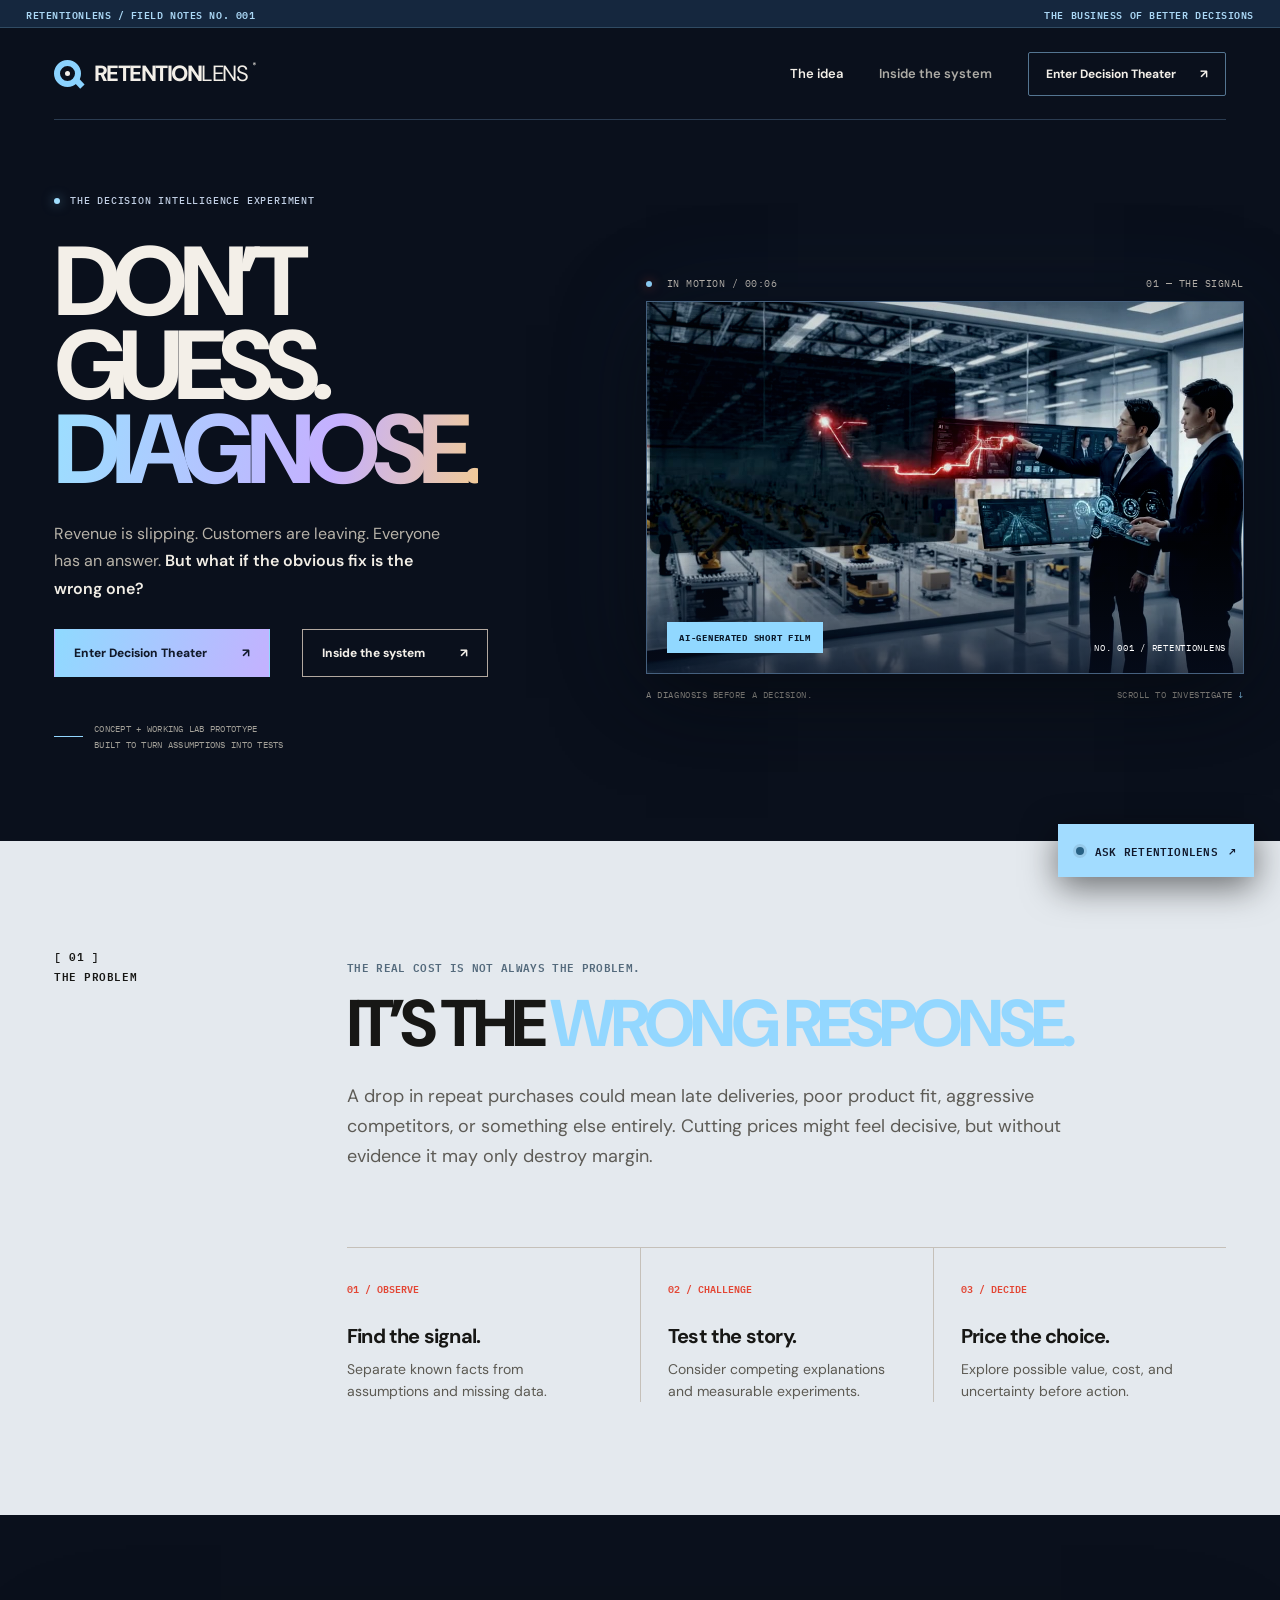
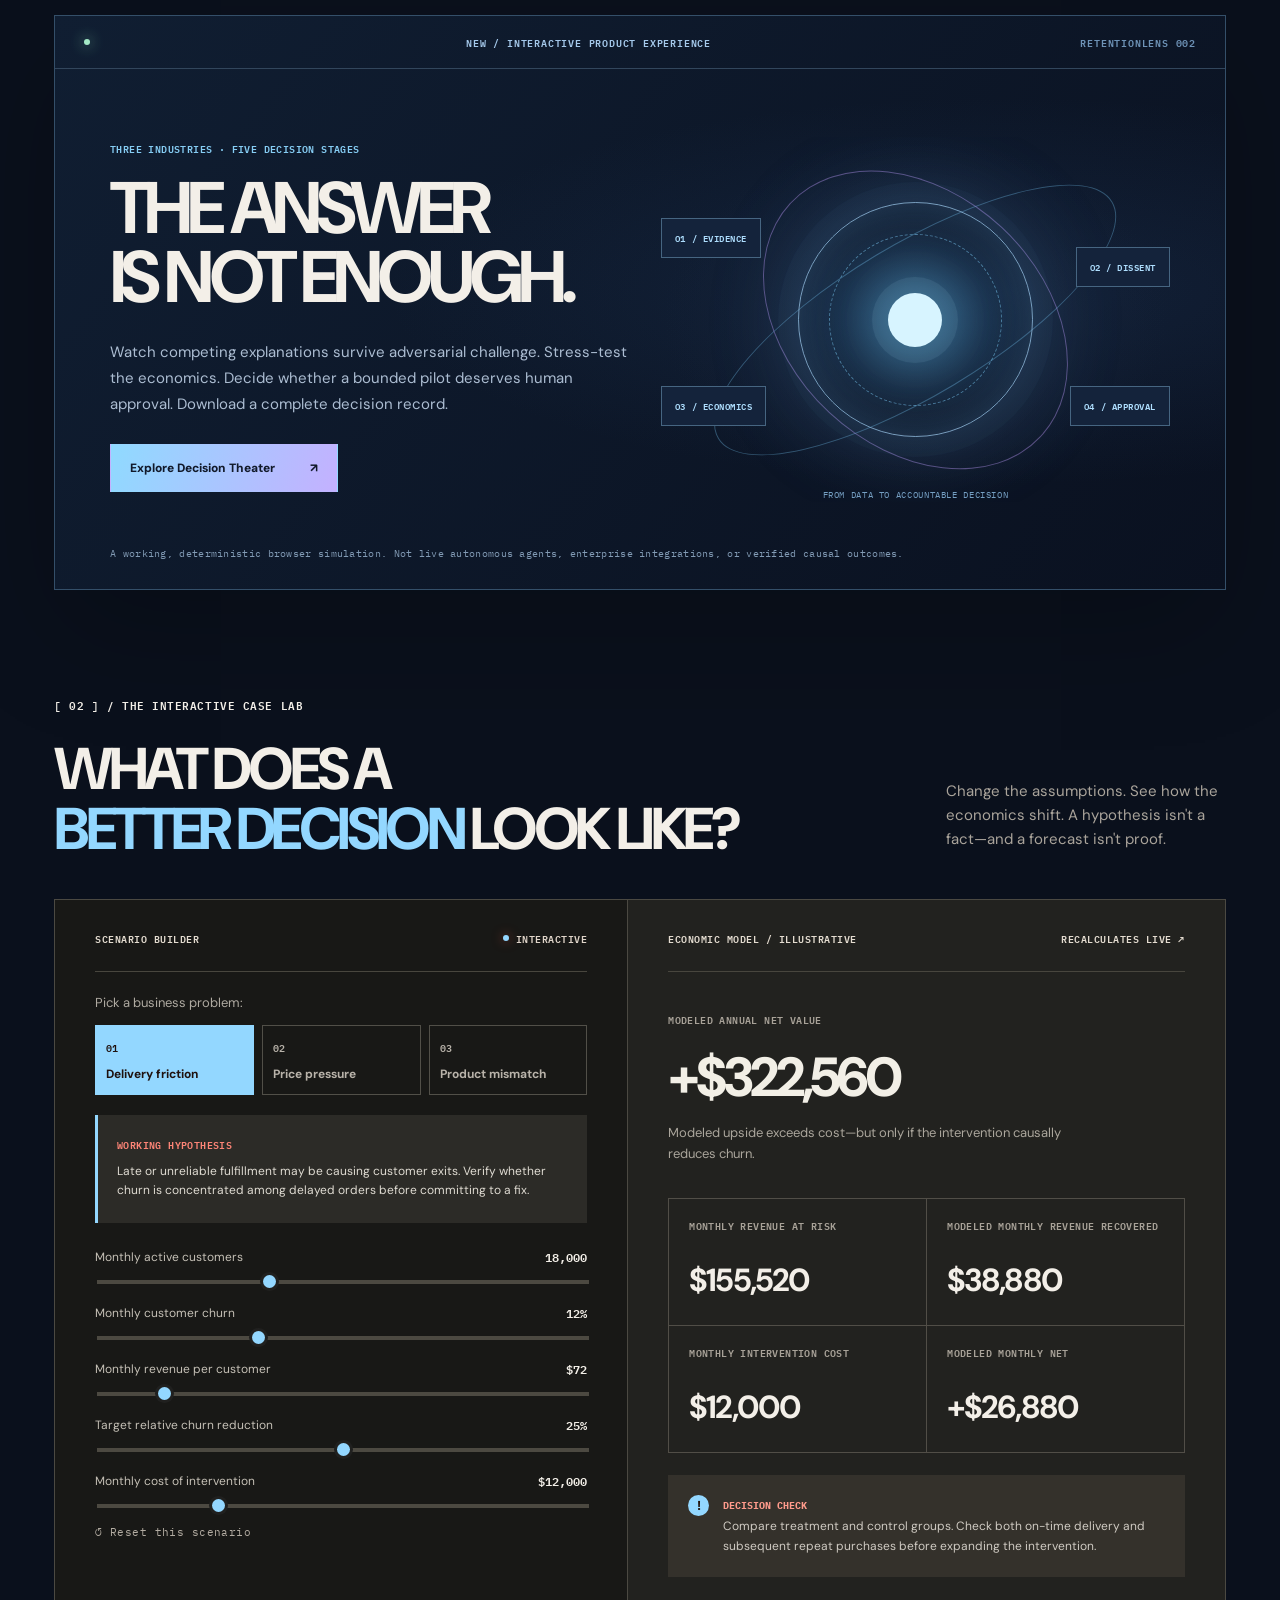
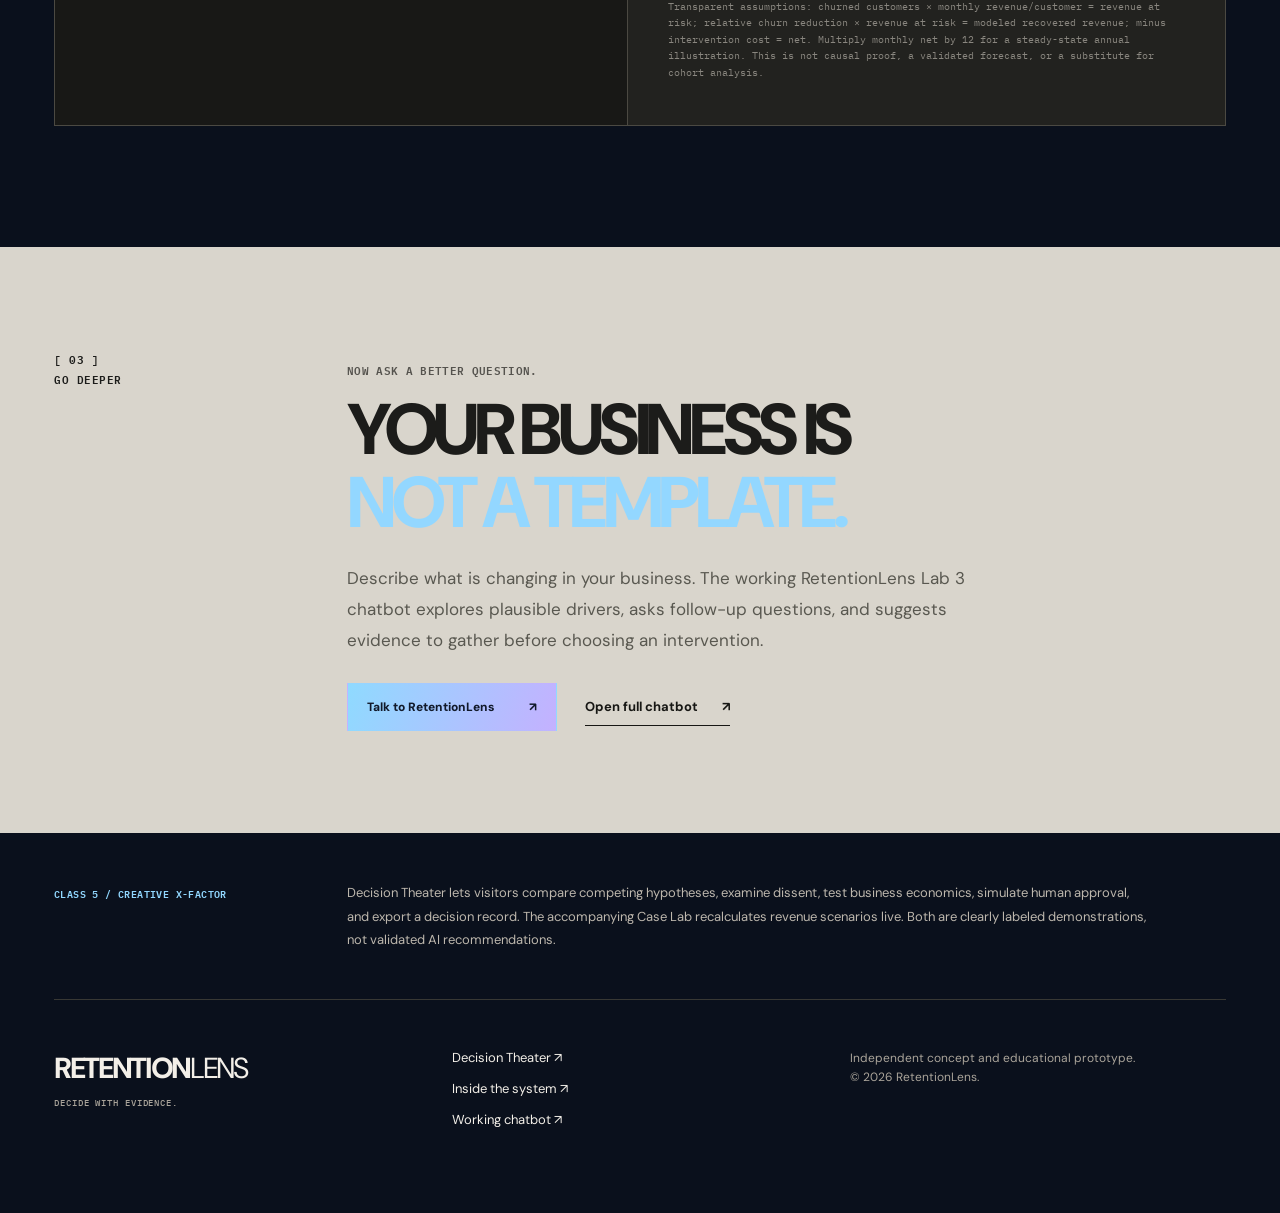
==== commit cff3a6fe: "Refresh cinematic Flow film URL, poster and duration; remove legacy animation fallback" ====
--- a/index.html
+++ b/index.html
@@ -39,11 +39,10 @@
         <div class="hero-foot"><span class="tiny-rule"></span><span>CONCEPT + WORKING LAB PROTOTYPE<br>BUILT TO TURN ASSUMPTIONS INTO TESTS</span></div>
       </div>
       <div class="hero-visual">
-        <div class="video-header"><span><i class="live-indicator"></i> IN MOTION / 00:05</span><span>01 — THE SIGNAL</span></div>
+        <div class="video-header"><span><i class="live-indicator"></i> IN MOTION / 00:06</span><span>01 — THE SIGNAL</span></div>
         <div class="video-frame">
-          <video class="hero-video" autoplay muted loop playsinline webkit-playsinline preload="auto" poster="assets/retentionlens-poster.jpg" aria-label="AI-generated animation of warehouse operations and a diagnostic scan">
-            <source src="assets/retentionlens-film.mp4" type="video/mp4">
-            <source src="assets/retentionlens-animation.gif" type="image/gif">
+          <video class="hero-video" autoplay muted loop playsinline webkit-playsinline preload="auto" poster="assets/retentionlens-poster.jpg?v=20261122b" aria-label="AI-generated cinematic video of analysts identifying a workflow disruption in a high-tech warehouse">
+            <source src="assets/retentionlens-film.mp4?v=20261122b" type="video/mp4">
             Your browser does not support HTML5 video.
           </video>
           <div class="video-gradient" aria-hidden="true"></div>
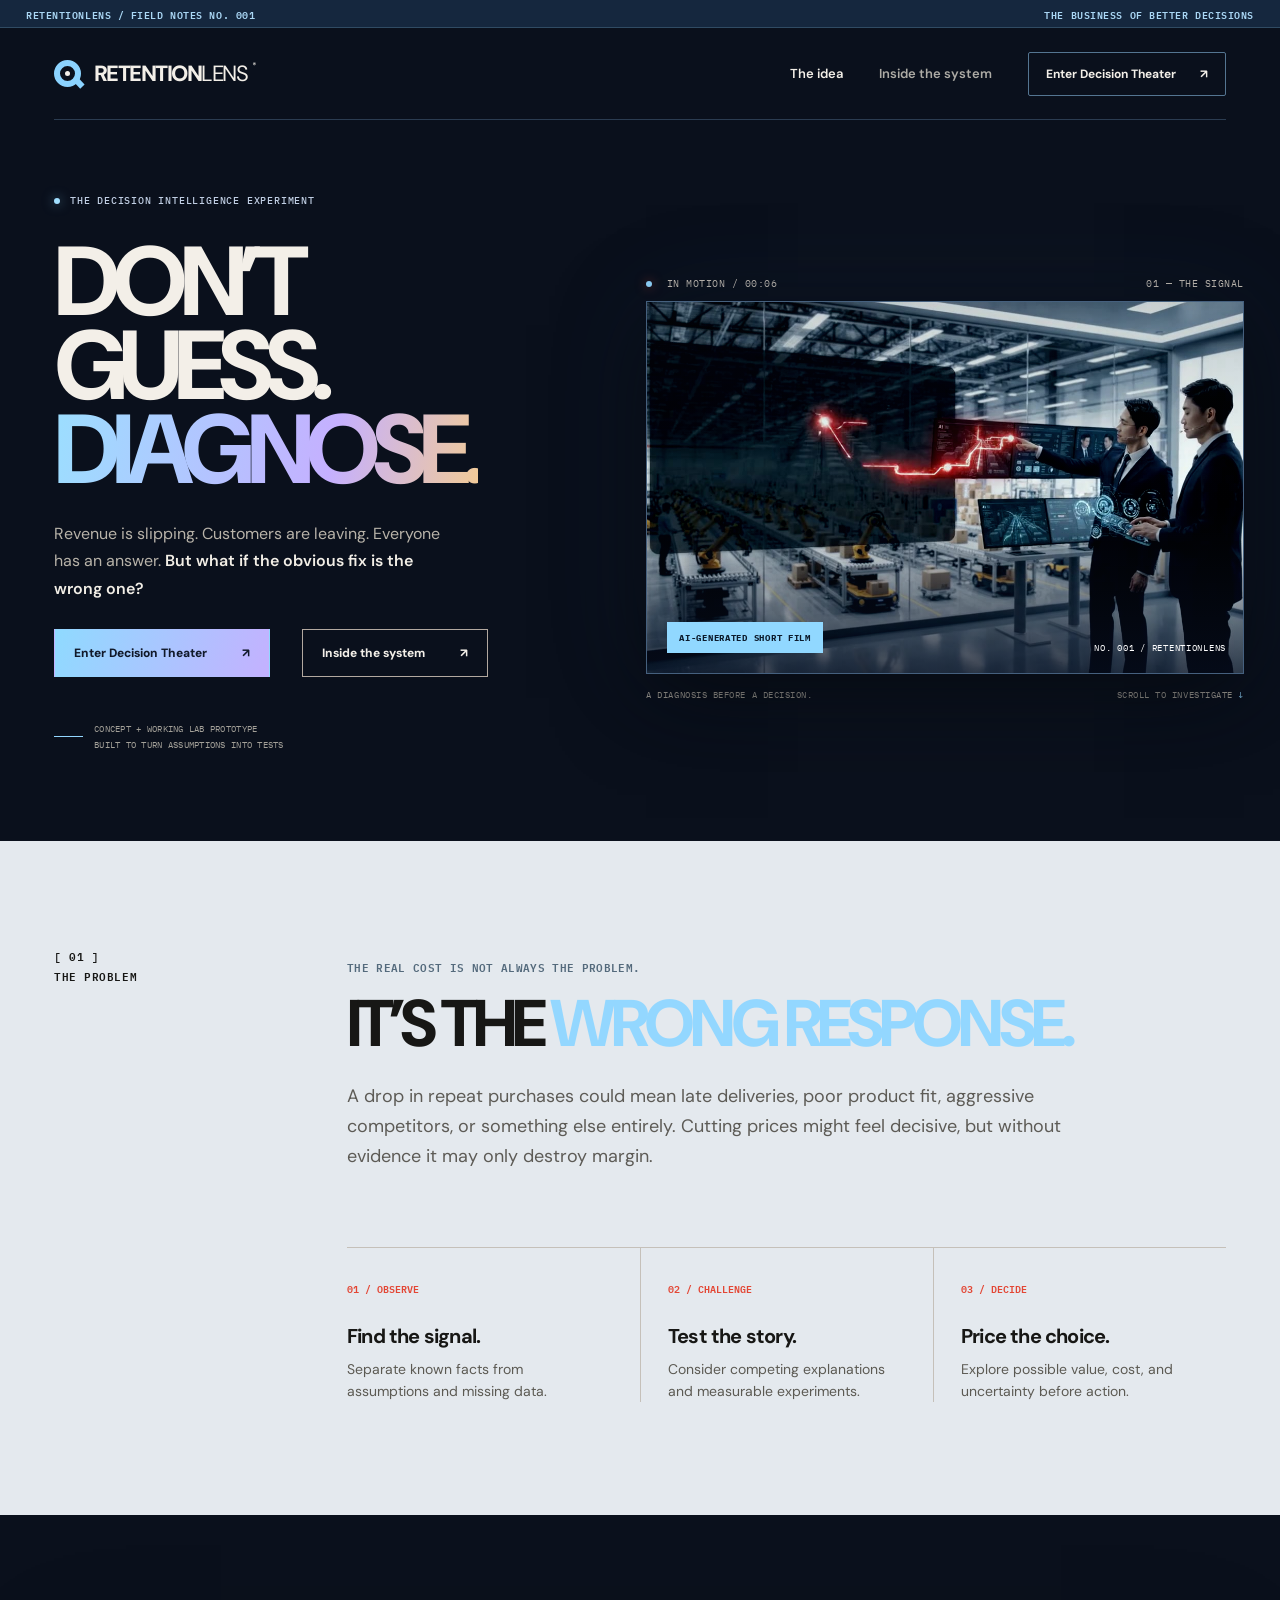
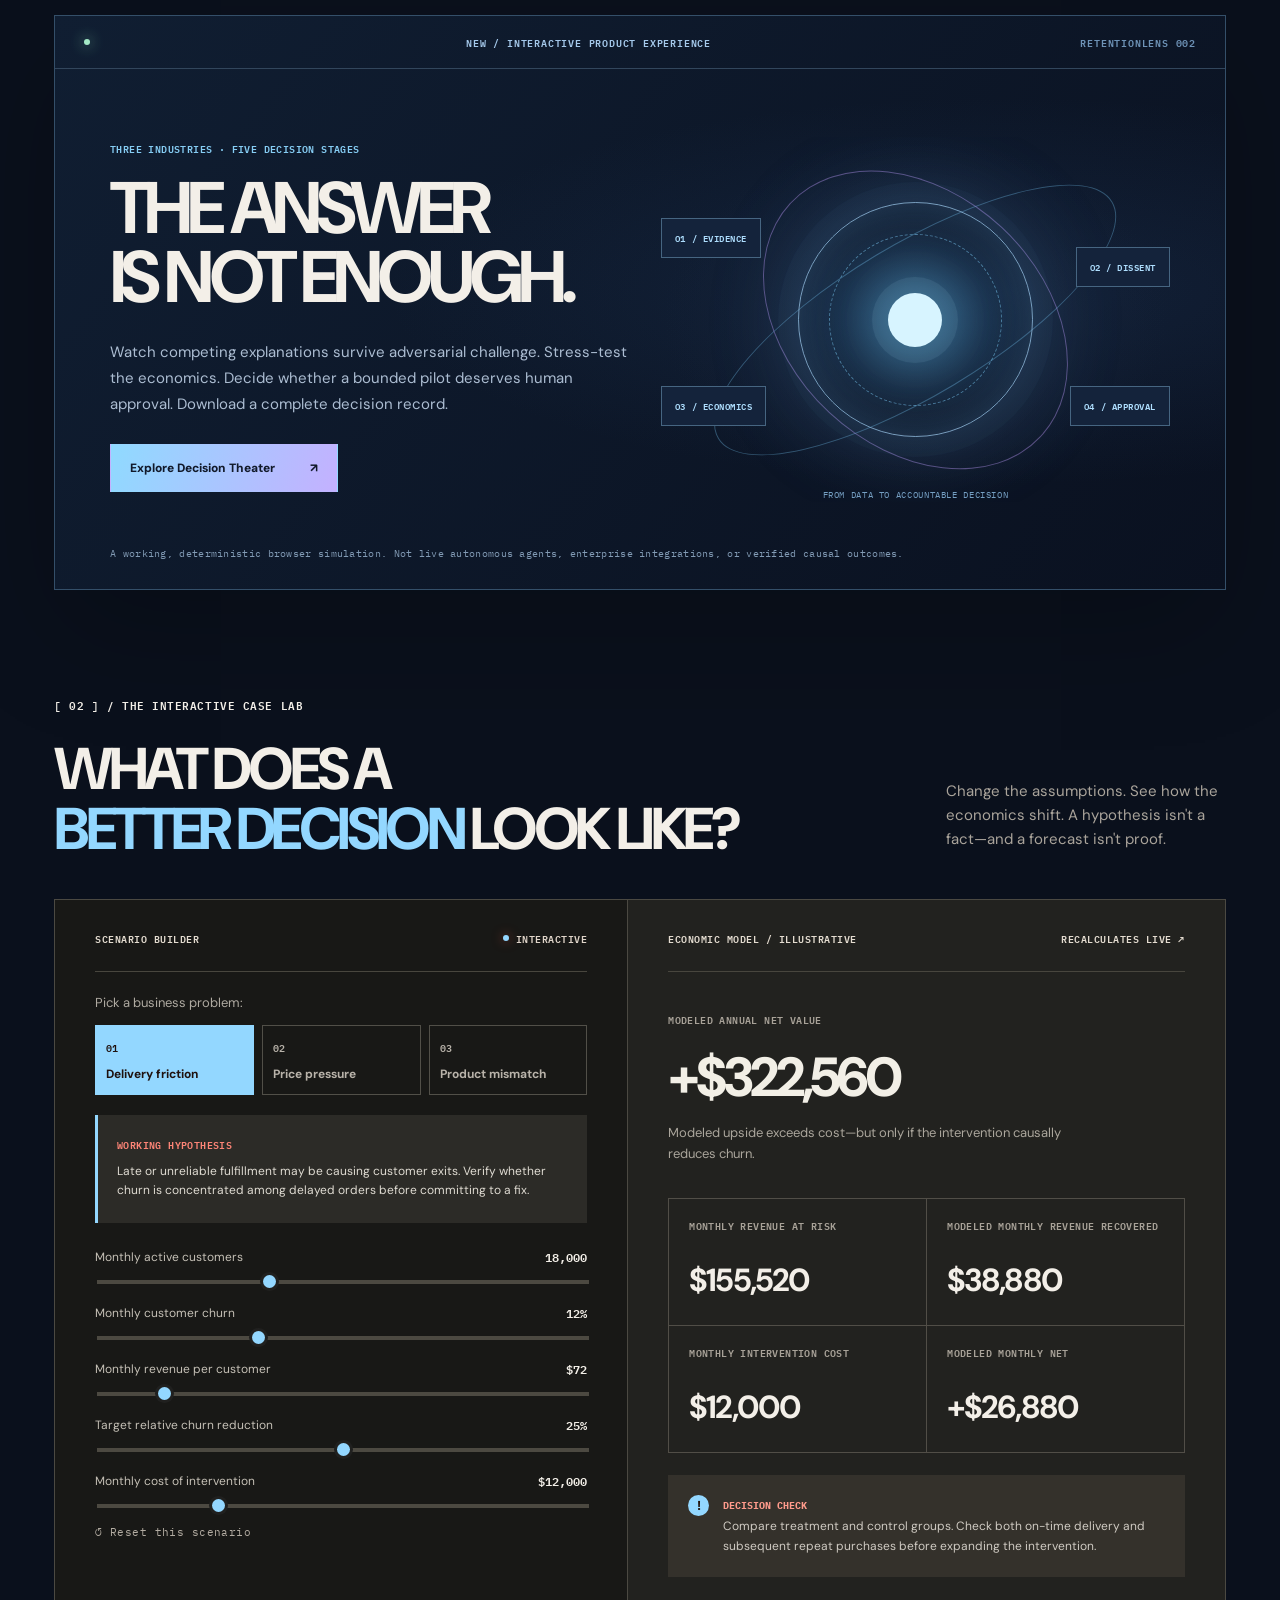
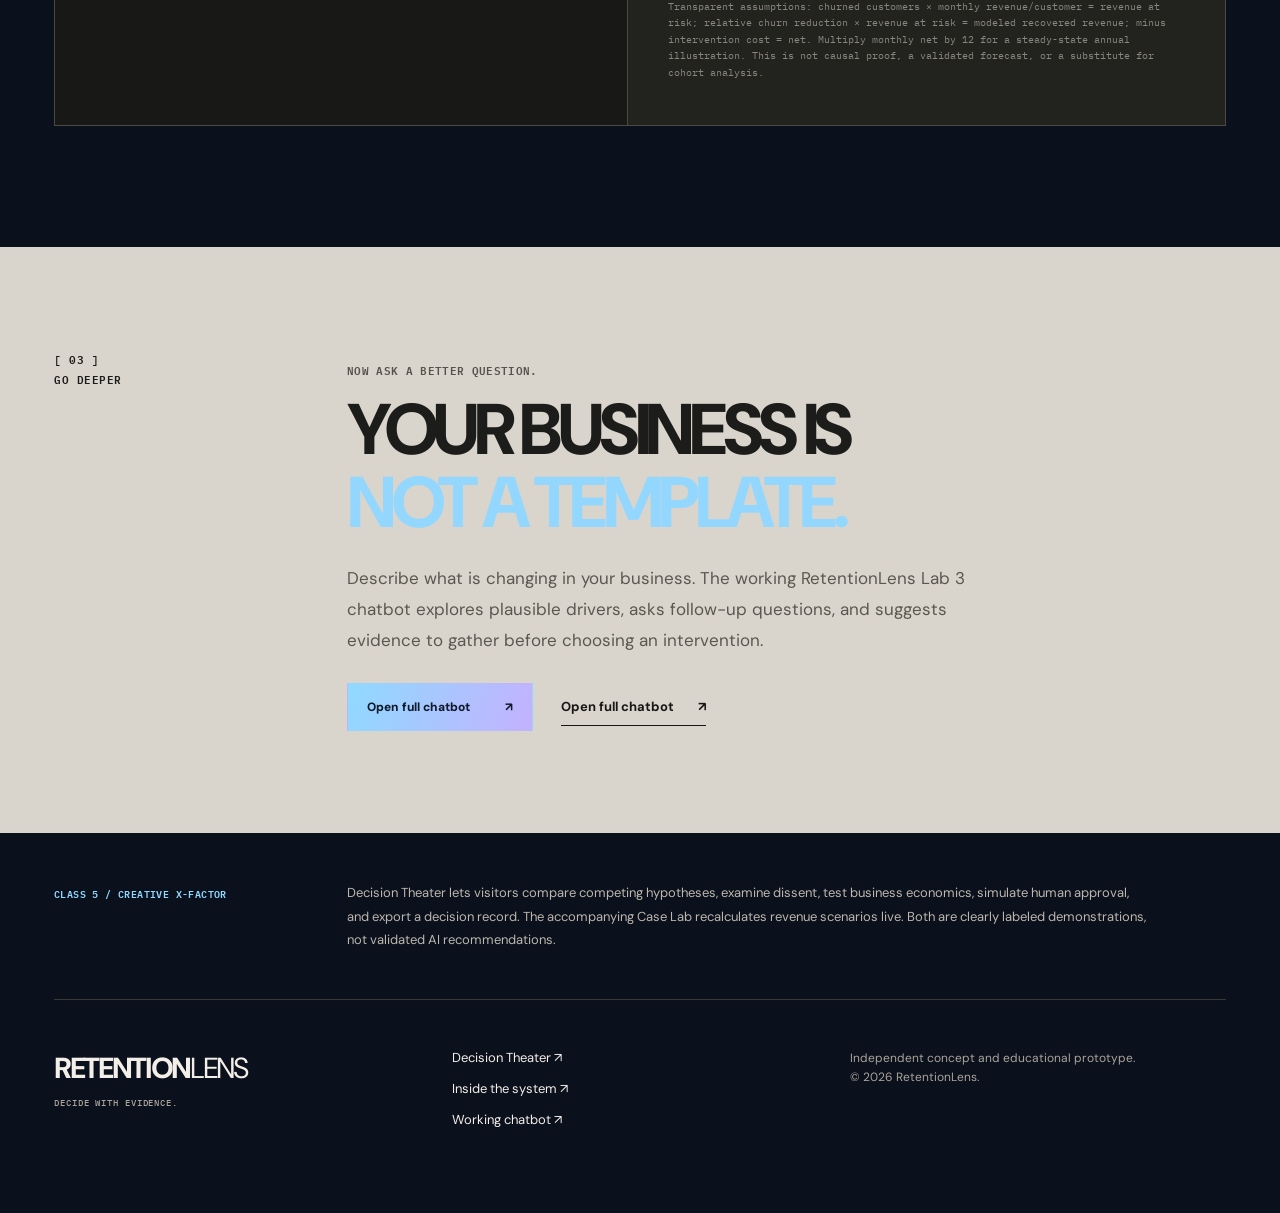
==== commit cd0faafe: "Embed official RetentionLens Chatling widget and remove legacy iframe" ====
--- a/index.html
+++ b/index.html
@@ -7,7 +7,7 @@
   <meta name="description" content="RetentionLens is a business decision intelligence prototype that turns customer retention symptoms into testable hypotheses, economic trade-offs, and better decisions.">
   <meta property="og:title" content="RetentionLens — Stop guessing. Start diagnosing.">
   <meta property="og:description" content="A more disciplined way to understand business problems and test decisions before spending.">
-  <meta property="og:image" content="assets/retentionlens-poster.jpg">
+  <meta property="og:image" content="assets/retentionlens-flow-poster-20261122.jpg">
   <title>RetentionLens — Stop guessing. Start diagnosing.</title>
   <link rel="icon" href="assets/favicon.svg" type="image/svg+xml">
   <link rel="preconnect" href="https://fonts.googleapis.com">
@@ -41,8 +41,8 @@
       <div class="hero-visual">
         <div class="video-header"><span><i class="live-indicator"></i> IN MOTION / 00:06</span><span>01 — THE SIGNAL</span></div>
         <div class="video-frame">
-          <video class="hero-video" autoplay muted loop playsinline webkit-playsinline preload="auto" poster="assets/retentionlens-poster.jpg?v=20261122b" aria-label="AI-generated cinematic video of analysts identifying a workflow disruption in a high-tech warehouse">
-            <source src="assets/retentionlens-film.mp4?v=20261122b" type="video/mp4">
+          <video class="hero-video" autoplay muted loop playsinline webkit-playsinline preload="auto" poster="assets/retentionlens-flow-poster-20261122.jpg" aria-label="AI-generated cinematic video of analysts identifying a workflow disruption in a high-tech warehouse">
+            <source src="assets/retentionlens-flow-20261122.mp4" type="video/mp4">
             Your browser does not support HTML5 video.
           </video>
           <div class="video-gradient" aria-hidden="true"></div>
@@ -112,14 +112,16 @@
     </section>
 
     <section class="conversation-section">
-      <div class="wrap conversation-grid"><div class="section-id">[ 03 ]<br>GO DEEPER</div><div><p class="kicker">NOW ASK A BETTER QUESTION.</p><h2>YOUR BUSINESS IS<br><em>NOT A TEMPLATE.</em></h2><p>Describe what is changing in your business. The working RetentionLens Lab 3 chatbot explores plausible drivers, asks follow-up questions, and suggests evidence to gather before choosing an intervention.</p><div class="conversation-actions"><button class="btn btn-accent" type="button" data-open-chat>Talk to RetentionLens <span>↗</span></button><a class="text-button" target="_blank" rel="noopener noreferrer" href="https://share.chatling.ai/s/cf9R9Zi2D7esy25">Open full chatbot <span>↗</span></a></div></div></div>
+      <div class="wrap conversation-grid"><div class="section-id">[ 03 ]<br>GO DEEPER</div><div><p class="kicker">NOW ASK A BETTER QUESTION.</p><h2>YOUR BUSINESS IS<br><em>NOT A TEMPLATE.</em></h2><p>Describe what is changing in your business. The working RetentionLens Lab 3 chatbot explores plausible drivers, asks follow-up questions, and suggests evidence to gather before choosing an intervention.</p><div class="conversation-actions"><a class="btn btn-accent" href="https://share.chatling.ai/s/cf9R9Zi2D7esy25" target="_blank" rel="noopener noreferrer">Open full chatbot <span>↗</span></a><a class="text-button" target="_blank" rel="noopener noreferrer" href="https://share.chatling.ai/s/cf9R9Zi2D7esy25">Open full chatbot <span>↗</span></a></div></div></div>
     </section>
 
     <section class="x-factor-footer wrap" aria-labelledby="xfactor-title"><span class="micro-label" id="xfactor-title">CLASS 5 / CREATIVE X-FACTOR</span><p>Decision Theater lets visitors compare competing hypotheses, examine dissent, test business economics, simulate human approval, and export a decision record. The accompanying Case Lab recalculates revenue scenarios live. Both are clearly labeled demonstrations, not validated AI recommendations.</p></section>
   </main>
   <footer class="site-footer"><div class="wrap footer-row"><div class="footer-brand">RETENTION<span>LENS</span><small>DECIDE WITH EVIDENCE.</small></div><div><a href="theater.html">Decision Theater ↗</a><a href="about.html">Inside the system ↗</a><a href="https://share.chatling.ai/s/cf9R9Zi2D7esy25" target="_blank" rel="noopener noreferrer">Working chatbot ↗</a></div><p>Independent concept and educational prototype.<br>© 2026 RetentionLens.</p></div></footer>
-  <button class="chat-fab" type="button" data-open-chat aria-label="Open RetentionLens chatbot"><span class="chat-fab-dot"></span> ASK RETENTIONLENS <span aria-hidden="true">↗</span></button>
-  <dialog class="chat-dialog" id="chat-dialog" aria-label="RetentionLens chatbot"><div class="chat-dialog-bar"><div><span class="chat-fab-dot"></span><strong>RETENTIONLENS / LIVE CHATBOT</strong></div><button type="button" class="chat-close" data-close-chat aria-label="Close chatbot">×</button></div><div class="chat-dialog-body"><iframe title="RetentionLens Chatling chatbot" loading="lazy" src="https://share.chatling.ai/s/cf9R9Zi2D7esy25" referrerpolicy="strict-origin-when-cross-origin"></iframe></div><div class="chat-dialog-footer"><span>Having trouble loading the embedded chat?</span><a href="https://share.chatling.ai/s/cf9R9Zi2D7esy25" target="_blank" rel="noopener noreferrer">Open live chat ↗</a></div></dialog>
-  <!-- For guaranteed in-page Chatling widget integration, paste YOUR Chatling → Deploy → Website Widget script here and in about.html. See README.md. -->
+  
+  
+  <!-- Official Chatling website widget for RetentionLens / Lab 3. -->
+  <script> window.chtlConfig = { chatbotId: "1572751414" } </script>
+<script async data-id="1572751414" id="chtl-script" type="text/javascript" src="https://chatling.ai/js/embed.js"></script>
 </body>
 </html>
